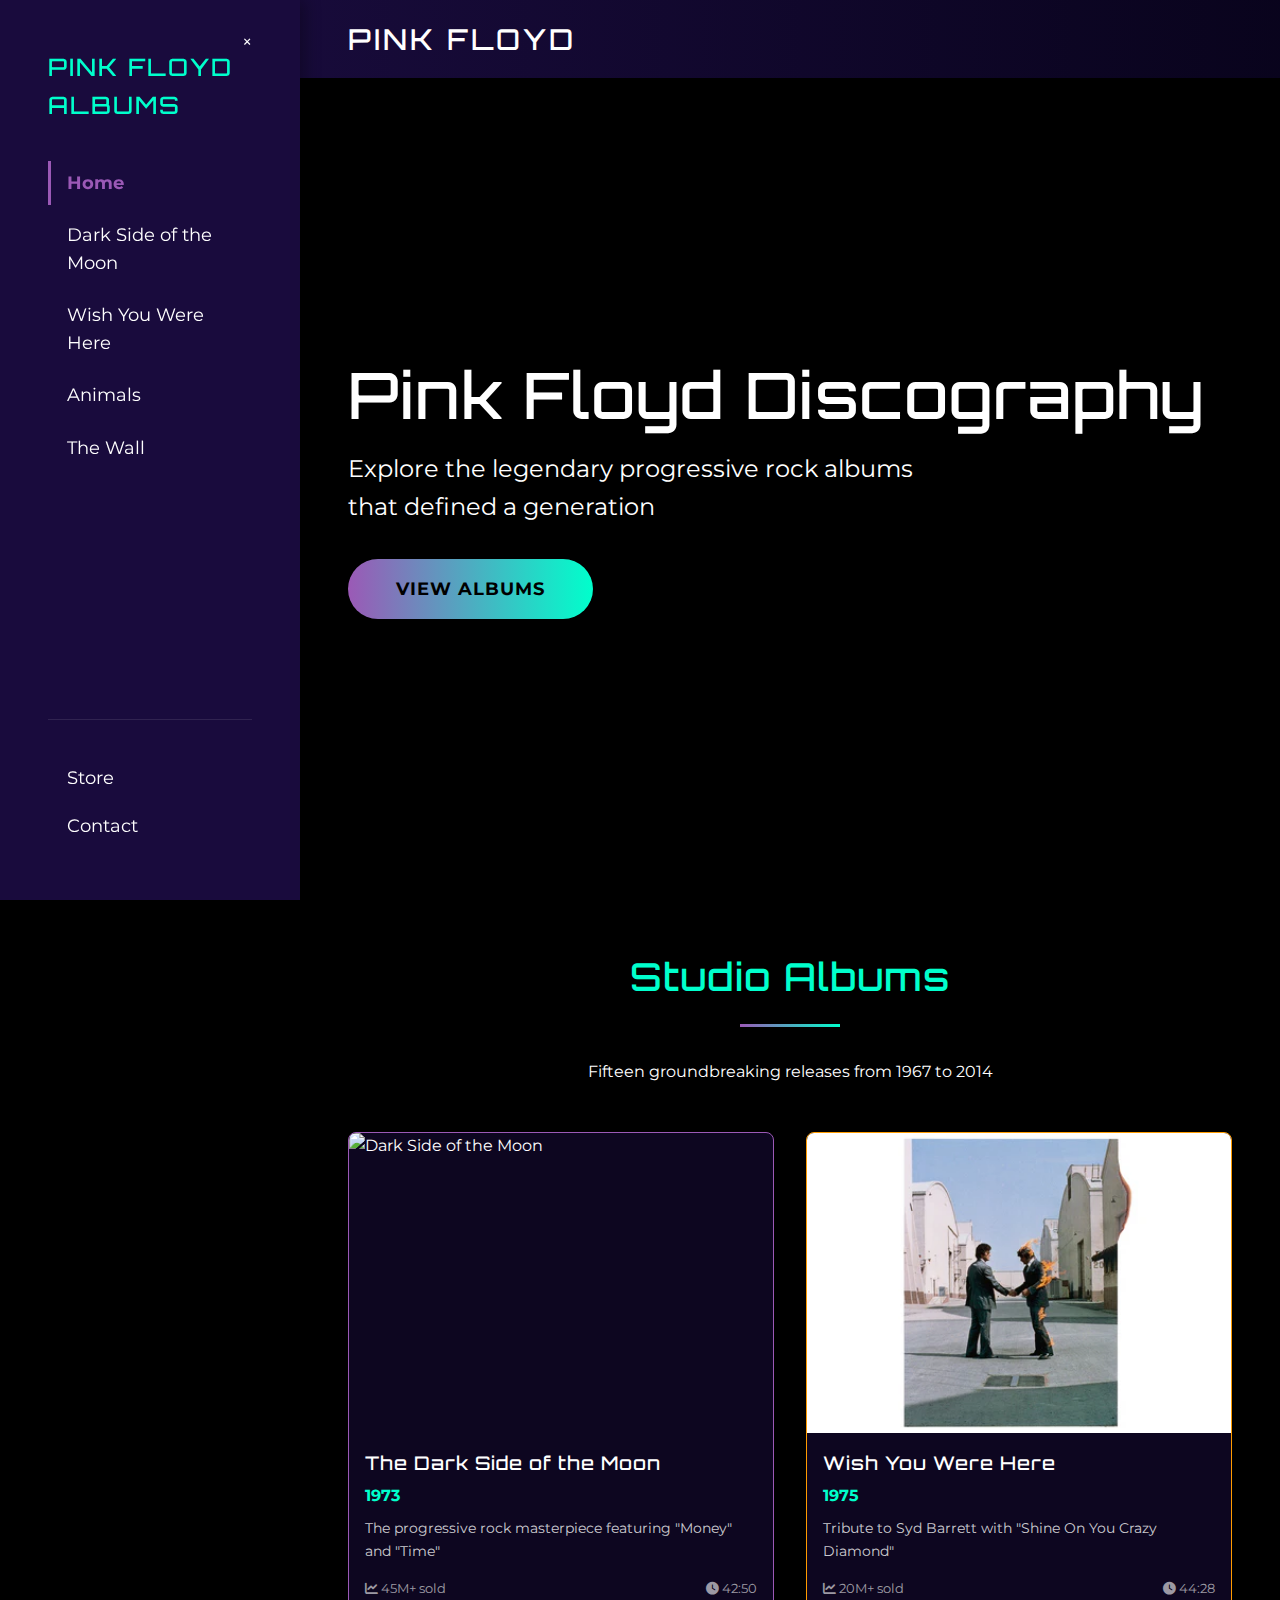
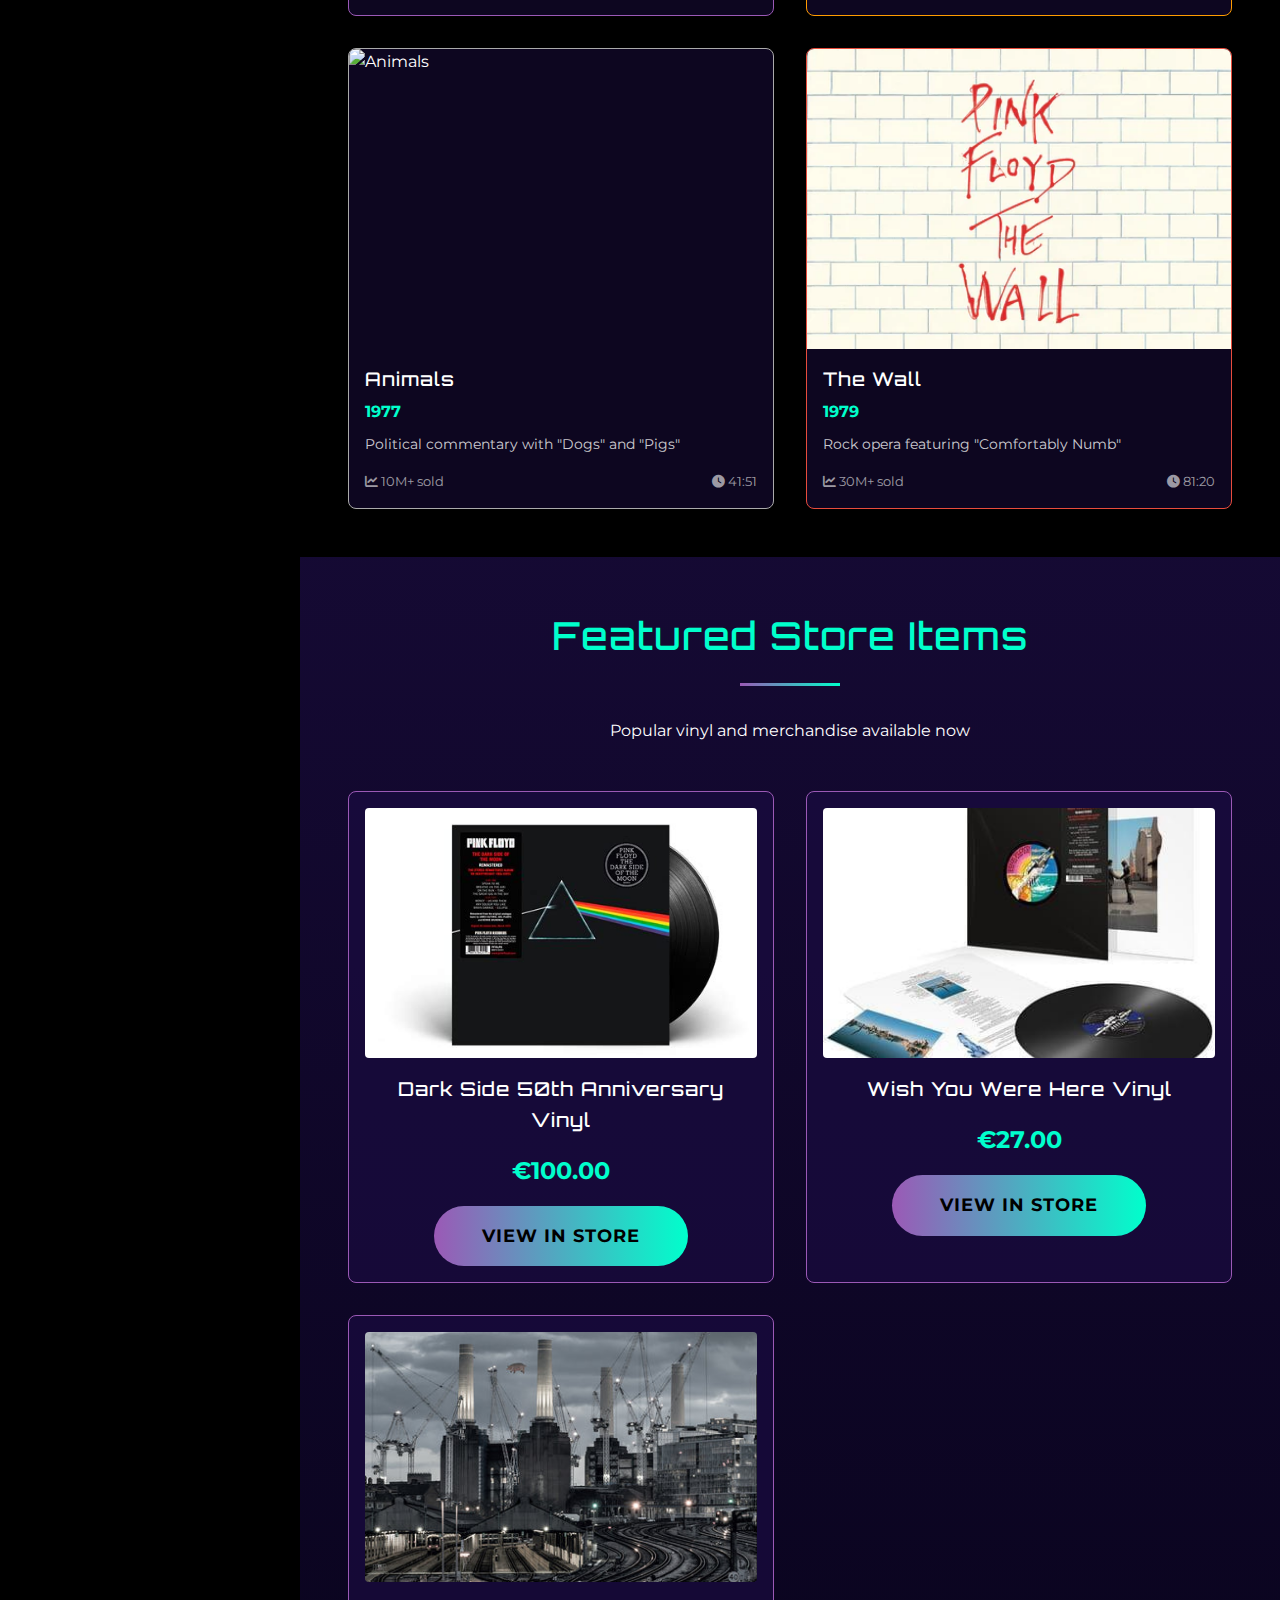
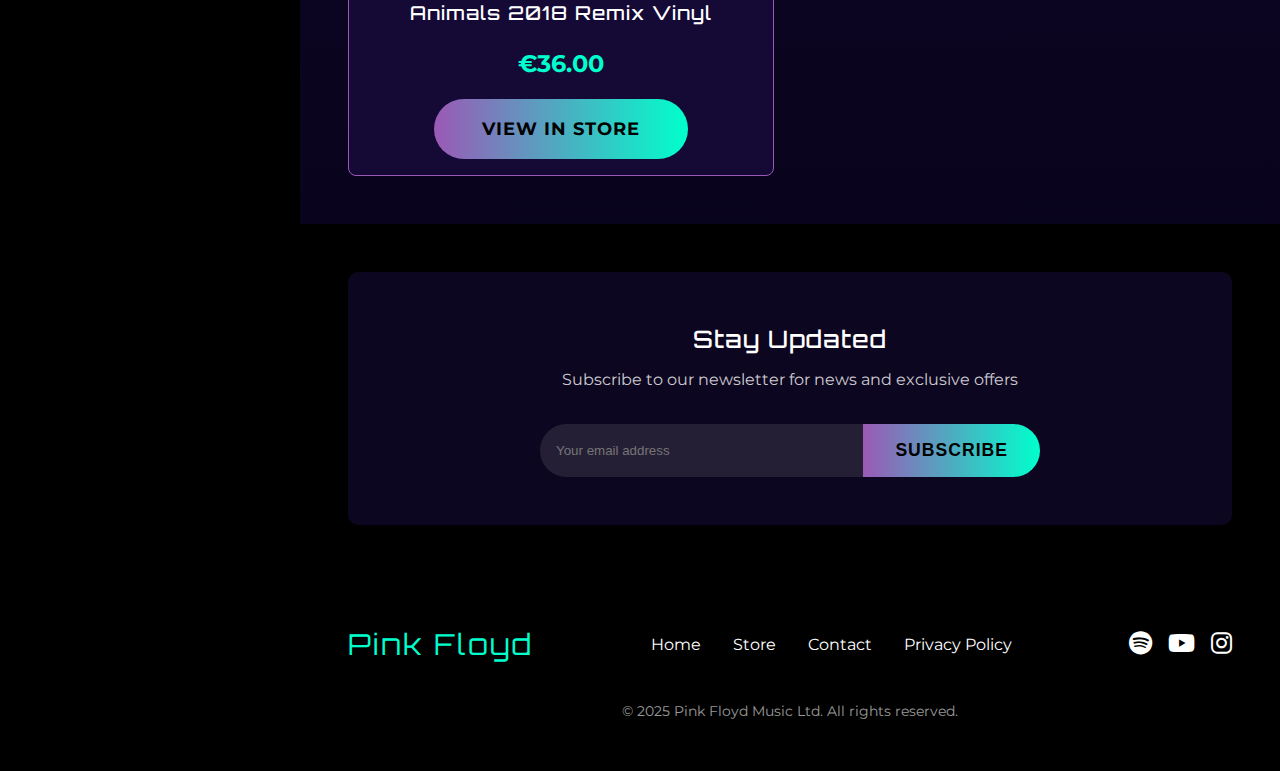
==== index.html @ bb8f8560 "first commit" ====
<!DOCTYPE html>
<html lang="en" class="home">
<head>
    <meta charset="UTF-8">
    <meta name="viewport" content="width=device-width, initial-scale=1.0">
    <title>Pink Floyd - Official Discography</title>
    <link rel="stylesheet" href="styles.css">
    <link rel="preconnect" href="https://fonts.googleapis.com">
    <link rel="preconnect" href="https://fonts.gstatic.com" crossorigin>
    <link href="https://fonts.googleapis.com/css2?family=Montserrat:wght@400;700&family=Orbitron:wght@500&display=swap" rel="stylesheet">
    <link rel="stylesheet" href="https://cdnjs.cloudflare.com/ajax/libs/font-awesome/6.0.0/css/all.min.css">
</head>
<body>
    <!-- Side Navigation -->
    <div id="mySidenav" class="sidenav">
        <a href="javascript:void(0)" class="closebtn" onclick="closeNav()">&times;</a>
        <h3>Pink Floyd Albums</h3>
        <a href="index.html" class="active">Home</a>
        <a href="dsoth.html">Dark Side of the Moon</a>
        <a href="wywh.html">Wish You Were Here</a>
        <a href="animals.html">Animals</a>
        <a href="wall.html">The Wall</a>
        <div class="nav-footer">
            <a href="store.html">Store</a>
            <a href="contact.html">Contact</a>
        </div>
    </div>

    <!-- Main Content -->
    <div class="main-content">
        <!-- Header -->
        <header>
            <span class="menu-icon" onclick="openNav()">&#9776; Menu</span>
            <h1 class="logo">Pink Floyd</h1>
        </header>

        <!-- Hero Section -->
        <section class="hero">
            <div class="hero-content">
                <h1>Pink Floyd Discography</h1>
                <p>Explore the legendary progressive rock albums that defined a generation</p>
                <a href="#albums" class="cta-button">View Albums</a>
            </div>
        </section>

        <!-- Featured Albums Section -->
        <section id="albums" class="content-section">
            <div class="section-header">
                <h2>Studio Albums</h2>
                <div class="divider"></div>
                <p>Fifteen groundbreaking releases from 1967 to 2014</p>
            </div>

            <div class="album-grid">
                <!-- Dark Side of the Moon -->
                <a href="dsoth.html" class="album-card dsotm">
                    <div class="album-image">
                        <img src="https://upload.wikimedia.org/wikipedia/en/3/3b/Dark_Side_of_the_Moon.png" alt="Dark Side of the Moon">
                    </div>
                    <div class="album-info">
                        <h3>The Dark Side of the Moon</h3>
                        <p class="album-year">1973</p>
                        <p class="album-desc">The progressive rock masterpiece featuring "Money" and "Time"</p>
                        <div class="album-stats">
                            <span><i class="fas fa-chart-line"></i> 45M+ sold</span>
                            <span><i class="fas fa-clock"></i> 42:50</span>
                        </div>
                    </div>
                </a>

                <!-- Wish You Were Here -->
                <a href="wywh.html" class="album-card wywh">
                    <div class="album-image">
                        <img src="cd-wywm.webp" alt="Wish You Were Here">
                    </div>
                    <div class="album-info">
                        <h3>Wish You Were Here</h3>
                        <p class="album-year">1975</p>
                        <p class="album-desc">Tribute to Syd Barrett with "Shine On You Crazy Diamond"</p>
                        <div class="album-stats">
                            <span><i class="fas fa-chart-line"></i> 20M+ sold</span>
                            <span><i class="fas fa-clock"></i> 44:28</span>
                        </div>
                    </div>
                </a>

                <!-- Animals -->
                <a href="animals.html" class="album-card animals">
                    <div class="album-image">
                        <img src="https://upload.wikimedia.org/wikipedia/en/7/74/Pink_Floyd-Animals-Frontal.jpg" alt="Animals">
                    </div>
                    <div class="album-info">
                        <h3>Animals</h3>
                        <p class="album-year">1977</p>
                        <p class="album-desc">Political commentary with "Dogs" and "Pigs"</p>
                        <div class="album-stats">
                            <span><i class="fas fa-chart-line"></i> 10M+ sold</span>
                            <span><i class="fas fa-clock"></i> 41:51</span>
                        </div>
                    </div>
                </a>

                <!-- The Wall -->
                <a href="wall.html" class="album-card wall">
                    <div class="album-image">
                        <img src="the wall.jpg" alt="The Wall">
                    </div>
                    <div class="album-info">
                        <h3>The Wall</h3>
                        <p class="album-year">1979</p>
                        <p class="album-desc">Rock opera featuring "Comfortably Numb"</p>
                        <div class="album-stats">
                            <span><i class="fas fa-chart-line"></i> 30M+ sold</span>
                            <span><i class="fas fa-clock"></i> 81:20</span>
                        </div>
                    </div>
                </a>
            </div>
        </section>

        <!-- Featured Products Section -->
        <section class="content-section dark-bg">
            <div class="section-header">
                <h2>Featured Store Items</h2>
                <div class="divider"></div>
                <p>Popular vinyl and merchandise available now</p>
            </div>

            <div class="featured-products">
                <div class="product-card">
                    <img src="vinyl_dsotm.png"DSOTM Vinyl">
                    <h3>Dark Side 50th Anniversary Vinyl</h3>
                    <p class="price">€100.00</p>
                    <a href="store.html#dsotm" class="cta-button">View in Store</a>
                </div>

                <div class="product-card">
                    <img src="vinly-wywm.jpg" alt="WYWH Vinyl">
                    <h3>Wish You Were Here Vinyl</h3>
                    <p class="price">€27.00</p>
                    <a href="store.html#wywh" class="cta-button">View in Store</a>
                </div>

                <div class="product-card">
                    <img src="vinyl-animals.jpg" alt="Animals Vinyl">
                    <h3>Animals 2018 Remix Vinyl</h3>
                    <p class="price">€36.00</p>
                    <a href="store.html#animals" class="cta-button">View in Store</a>
                </div>
            </div>
        </section>

        <!-- Newsletter Section -->
        <section class="content-section">
            <div class="newsletter">
                <div class="newsletter-content">
                    <h2>Stay Updated</h2>
                    <p>Subscribe to our newsletter for news and exclusive offers</p>
                    <form class="newsletter-form">
                        <input type="email" placeholder="Your email address" required>
                        <button type="submit" class="cta-button">Subscribe</button>
                    </form>
                </div>
            </div>
        </section>

        <!-- Footer -->
        <footer>
            <div class="footer-content">
                <div class="footer-logo">Pink Floyd</div>
                <div class="footer-links">
                    <a href="index.html">Home</a>
                    <a href="store.html">Store</a>
                    <a href="contact.html">Contact</a>
                    <a href="#">Privacy Policy</a>
                </div>
                <div class="social-links">
                    <a href="https://open.spotify.com/artist/0k17h0D3J5VfsdmQ1iZtE9?si=a1ly5iPaRH2eMmwCaasw3A" target="_blank"><i class="fab fa-spotify"></i></a>
                    <a href="https://www.youtube.com/channel/UCY2qt3dw2TQJxvBrDiYGHdQ" target="_blank"><i class="fab fa-youtube"></i></a>
                    <a href="https://www.instagram.com/pinkfloyd/" target="_blank"><i class="fab fa-instagram"></i></a>
                </div>
            </div>
            <div class="copyright">
                &copy; 2025 Pink Floyd Music Ltd. All rights reserved.
            </div>
        </footer>
    </div>

    <script src="js/script.js"></script>
    <script>
        // Newsletter form handling
        document.querySelector('.newsletter-form').addEventListener('submit', function(e) {
            e.preventDefault();
            alert('Thank you for subscribing! This is a demo form.');
            this.reset();
        });
    </script>
</body>
</html>
---- styles.css ----
/* ===== BASE STYLES & VARIABLES ===== */
:root {
    /* Color Schemes */
    --black: #000000;
    --dark-gray: #111111;
    --white: #ffffff;
    
    /* Album Accent Colors */
    --dsotm-purple: #9b59b6;
    --dsotm-cyan: #00ffcc;
    --wywh-orange: #ff9c00;
    --animals-gray: #aaaaaa;
    --wall-red: #e74c3c;
    --division-teal: #39cccc;
    
    /* Typography */
    --font-main: 'Montserrat', sans-serif;
    --font-heading: 'Orbitron', sans-serif;
    
    /* Spacing */
    --space-xs: 0.25rem;
    --space-sm: 0.5rem;
    --space-md: 1rem;
    --space-lg: 2rem;
    --space-xl: 3rem;
    --space-xxl: 4rem;
  }
  
  /* ===== GLOBAL RESETS & BASE STYLES ===== */
  * {
    box-sizing: border-box;
    margin: 0;
    padding: 0;
  }
  
  html {
    scroll-behavior: smooth;
  }
  
  body {
    font-family: var(--font-main);
    background-color: var(--black);
    color: var(--white);
    line-height: 1.6;
    overflow-x: hidden;
    min-height: 100vh;
  }
  
  h1, h2, h3, h4 {
    font-family: var(--font-heading);
    letter-spacing: 1px;
    font-weight: 500;
  }
  
  a {
    text-decoration: none;
    color: inherit;
  }
  
  img {
    max-width: 100%;
    height: auto;
    display: block;
  }
  
  /* ===== LAYOUT STRUCTURE ===== */
  .main-content {
    margin-left: 300px;
    transition: margin-left 0.3s ease;
    min-height: 100vh;
    display: flex;
    flex-direction: column;
  }
  
  /* ===== SIDENAV STYLES ===== */
  .sidenav {
    height: 100vh;
    width: 300px;
    position: fixed;
    z-index: 1000;
    top: 0;
    left: 0;
    background: rgba(26, 12, 64, 0.95);
    backdrop-filter: blur(5px);
    overflow-x: hidden;
    padding: var(--space-xl);
    box-shadow: 5px 0 15px rgba(0,0,0,0.3);
    transition: 0.3s ease;
    display: flex;
    flex-direction: column;
  }
  
  .sidenav h3 {
    color: var(--dsotm-cyan);
    margin-bottom: var(--space-lg);
    font-size: 1.5rem;
    text-transform: uppercase;
    letter-spacing: 2px;
  }
  
  .sidenav a {
    padding: var(--space-sm) var(--space-md);
    margin: var(--space-xs) 0;
    display: block;
    font-size: 1.1rem;
    transition: all 0.3s ease;
    border-left: 3px solid transparent;
  }
  
  .sidenav a:hover {
    color: var(--dsotm-cyan);
    border-left: 3px solid var(--dsotm-cyan);
    transform: translateX(5px);
  }
  
  .sidenav a.active {
    color: var(--dsotm-purple);
    font-weight: bold;
    border-left: 3px solid var(--dsotm-purple);
  }
  
  .closebtn {
    position: absolute;
    top: var(--space-md);
    right: var(--space-lg);
    font-size: 2rem;
    cursor: pointer;
    transition: 0.3s;
  }
  
  .closebtn:hover {
    color: var(--dsotm-cyan);
  }
  
  .nav-footer {
    margin-top: auto;
    padding-top: var(--space-lg);
    border-top: 1px solid rgba(255,255,255,0.1);
  }
  
  /* ===== HEADER STYLES ===== */
  header {
    padding: var(--space-md) var(--space-xl);
    display: flex;
    justify-content: space-between;
    align-items: center;
    background: linear-gradient(90deg, rgba(26,12,64,0.9), rgba(10,4,32,0.9));
    position: relative;
    z-index: 100;
  }
  
  .logo {
    font-family: var(--font-heading);
    color: var(--white);
    font-size: 1.8rem;
    letter-spacing: 3px;
    text-transform: uppercase;
  }
  
  .menu-icon {
    font-size: 2rem;
    cursor: pointer;
    display: none;
    transition: 0.3s;
  }
  
  .menu-icon:hover {
    color: var(--dsotm-cyan);
  }
  
  /* ===== HERO SECTION ===== */
  .hero {
    height: 100vh;
    min-height: 600px;
    display: flex;
    align-items: center;
    position: relative;
    overflow: hidden;
    margin-top: -80px;
    padding-top: 80px;
  }
  
  .hero::before {
    content: '';
    position: absolute;
    top: 0;
    left: 0;
    right: 0;
    bottom: 0;
    background: rgba(0,0,0,0.5);
    z-index: 1;
  }
  
  .hero-content {
    position: relative;
    z-index: 2;
    padding: 0 var(--space-xl);
    max-width: 1200px;
    margin: 0 auto;
    width: 100%;
  }
  
  .hero h1 {
    font-size: clamp(2.5rem, 5vw, 4.5rem);
    color: var(--white);
    margin-bottom: var(--space-md);
    text-shadow: 0 0 15px rgba(0,0,0,0.7);
    line-height: 1.2;
  }
  
  .hero p {
    font-size: clamp(1rem, 2vw, 1.5rem);
    margin-bottom: var(--space-lg);
    max-width: 600px;
  }
  
  /* Album-specific hero backgrounds */
  .dsotm .hero {
    background: url('bg-dsotm.jpeg') center/cover;
  }
  
  .wywh .hero {
    background: url('cd-wywm.webp') center/cover;
  }
  
  .animals .hero {
    background: url('vinyl-animals.jpg') center/cover;
  }
  
  .wall .hero {
    background: url('the\ wall.jpg') center/cover;
  }
  
  .store .hero {
    background: url('pink.jpeg') center/cover;
  }
  
  .contact .hero {
    background: url('https://upload.wikimedia.org/wikipedia/en/3/3b/Dark_Side_of_the_Moon.png') center/cover;
  }

  
  /* ===== CONTENT SECTIONS ===== */
  .content-section {
    padding: var(--space-xl);
    max-width: 1200px;
    margin: 0 auto;
    width: 100%;
  }
  
  .section-header {
    text-align: center;
    margin-bottom: var(--space-xl);
  }
  
  .section-header h2 {
    font-size: clamp(1.8rem, 3vw, 2.5rem);
    color: var(--dsotm-cyan);
    margin-bottom: var(--space-md);
  }
  
  .divider {
    width: 100px;
    height: 3px;
    background: linear-gradient(90deg, var(--dsotm-purple), var(--dsotm-cyan));
    margin: 0 auto var(--space-lg);
  }
  
  .dark-bg {
    background: linear-gradient(to bottom, rgba(26,12,64,0.8), rgba(10,4,32,0.9));
  }
  
  /* ===== TRACKLIST STYLES ===== */
  .tracklist {
    list-style: none;
    max-width: 800px;
    margin: 0 auto;
  }
  
  .tracklist li {
    padding: var(--space-md);
    margin-bottom: var(--space-sm);
    background: rgba(26, 12, 64, 0.5);
    border-left: 4px solid var(--dsotm-purple);
    display: flex;
    justify-content: space-between;
    align-items: center;
    transition: all 0.3s ease;
  }
  
  .tracklist li:hover {
    background: rgba(155, 89, 182, 0.2);
    border-left: 4px solid var(--dsotm-cyan);
    transform: translateX(10px);
  }
  
  .track-number {
    font-weight: bold;
    color: var(--dsotm-cyan);
    width: 30px;
    text-align: center;
  }
  
  .track-title {
    flex: 1;
    padding: 0 var(--space-md);
  }
  
  .track-duration {
    color: rgba(255,255,255,0.7);
    font-family: monospace;
  }

  /* ===== DISC SEPARATOR STYLES ===== */
.disc-separator {
  display: flex;
  align-items: center;
  margin: var(--space-lg) 0;
  color: rgba(255, 255, 255, 0.7);
  font-family: var(--font-heading);
  font-size: 0.875rem;
  font-weight: 600;
  text-transform: uppercase;
  letter-spacing: 2px;
}

.disc-separator::before,
.disc-separator::after {
  content: "";
  flex: 1;
  border-bottom: 1px solid var(--dsotm-purple);
  margin: 0 var(--space-md);
  opacity: 0.5;
}

/* ===== DISC HEADERS ===== */
.disc-one::before,
.disc-two::before {
  content: "Disc 1";
  display: block;
  padding: var(--space-md) 0;
  color: var(--dsotm-cyan);
  font-family: var(--font-heading);
  font-size: 1.5rem;
  font-weight: 700;
  border-bottom: 1px solid rgba(155, 89, 182, 0.3);
  margin-bottom: var(--space-md);
  letter-spacing: 1px;
}

.disc-two::before {
  content: "Disc 2";
  margin-top: var(--space-xl);
}

/* ===== TRACKLIST STYLES (Wall-specific) ===== */
.wall .tracklist {
  max-width: 800px;
  margin: 0 auto;
}

.wall .tracklist li {
  background: rgba(231, 76, 60, 0.05); /* Using --wall-red with low opacity */
  border-left: 4px solid var(--wall-red);
  transition: all 0.3s ease;
}

.wall .tracklist li:hover {
  background: rgba(231, 76, 60, 0.15);
  border-left: 4px solid rgba(231, 76, 60, 0.8);
  transform: translateX(var(--space-sm));
}

.wall .track-number {
  color: var(--wall-red);
}

.wall .track-duration {
  color: rgba(255, 255, 255, 0.6);
}

/* ===== RESPONSIVE ADJUSTMENTS ===== */
@media (max-width: 768px) {
  .disc-one::before,
  .disc-two::before {
    font-size: 1.3rem;
  }
  
  .disc-separator {
    margin: var(--space-md) 0;
  }
}
  
  /* ===== MEDIA SECTION ===== */
  .media-section {
    display: flex;
    flex-wrap: wrap;
    gap: var(--space-lg);
    padding: var(--space-xl);
    max-width: 1200px;
    margin: 0 auto;
  }
  
  .media-embed {
    flex: 1 1 500px;
    background: rgba(26, 12, 64, 0.5);
    border-radius: 10px;
    overflow: hidden;
    box-shadow: 0 5px 15px rgba(0,0,0,0.3);
    border: 1px solid var(--dsotm-purple);
  }
  
  .youtube-embed {
    aspect-ratio: 16/9;
    width: 100%;
  }
  
  /* ===== GALLERY STYLES ===== */
  .gallery-section {
    padding: var(--space-xl);
  }
  
  .gallery-container {
    display: grid;
    grid-template-columns: repeat(auto-fill, minmax(300px, 1fr));
    gap: var(--space-md);
    justify-content: center;
  }
  
  .gallery-item {
    position: relative;
    overflow: hidden;
    border-radius: 8px;
    box-shadow: 0 5px 15px rgba(0,0,0,0.3);
    transition: transform 0.3s ease;
    aspect-ratio: 1/1;
  }
  
  .gallery-item:hover {
    transform: translateY(-10px);
  }
  
  .gallery-item img {
    width: 100%;
    height: 100%;
    object-fit: cover;
    display: block;
    transition: transform 0.5s ease;
  }
  
  .gallery-item:hover img {
    transform: scale(1.1);
  }
  
  .gallery-caption {
    position: absolute;
    bottom: 0;
    left: 0;
    right: 0;
    background: linear-gradient(to top, rgba(0,0,0,0.8), transparent);
    padding: var(--space-md);
    color: white;
    font-weight: bold;
  }
  
  /* ===== STORE PAGE STYLES ===== */
  .store-grid {
    display: grid;
    grid-template-columns: repeat(auto-fill, minmax(280px, 1fr));
    gap: var(--space-lg);
    padding: var(--space-xl);
  }
  
  .store-item {
    background: rgba(26, 12, 64, 0.5);
    border-radius: 8px;
    overflow: hidden;
    border: 1px solid var(--dsotm-purple);
    transition: all 0.3s ease;
  }
  
  .store-item:hover {
    transform: translateY(-5px);
    box-shadow: 0 10px 20px rgba(155, 89, 182, 0.3);
    border-color: var(--dsotm-cyan);
  }
  
  .store-item img {
    width: 100%;
    height: 280px;
    object-fit: cover;
    border-bottom: 1px solid var(--dsotm-purple);
  }
  
  .store-item-content {
    padding: var(--space-md);
  }
  
  .store-item h3 {
    font-size: 1.2rem;
    margin-bottom: var(--space-sm);
    color: var(--white);
  }
  
  .price {
    color: var(--dsotm-cyan);
    font-size: 1.5rem;
    font-weight: bold;
    margin: var(--space-sm) 0;
  }
  
  .store-button {
    display: inline-block;
    background: linear-gradient(90deg, var(--dsotm-purple), var(--dsotm-cyan));
    color: var(--black);
    padding: var(--space-sm) var(--space-md);
    border-radius: 50px;
    font-weight: bold;
    text-transform: uppercase;
    letter-spacing: 1px;
    transition: all 0.3s ease;
    text-align: center;
    width: 100%;
  }
  
  .store-button:hover {
    background: linear-gradient(90deg, var(--dsotm-cyan), var(--dsotm-purple));
    transform: translateY(-2px);
    box-shadow: 0 5px 15px rgba(0, 255, 204, 0.3);
  }
  
  /* ===== CONTACT PAGE STYLES ===== */
  .contact-form {
    background: rgba(26, 12, 64, 0.7);
    border-radius: 10px;
    padding: var(--space-xl);
    max-width: 600px;
    margin: 0 auto;
    border: 1px solid var(--dsotm-purple);
    box-shadow: 0 5px 15px rgba(0,0,0,0.3);
  }
  
  .form-group {
    margin-bottom: var(--space-md);
  }
  
  .form-group label {
    display: block;
    margin-bottom: var(--space-xs);
    color: var(--dsotm-cyan);
  }
  
  .form-group input,
  .form-group textarea,
  .form-group select {
    width: 100%;
    padding: var(--space-md);
    background: rgba(255,255,255,0.1);
    border: 1px solid var(--dsotm-purple);
    border-radius: 4px;
    color: var(--white);
    font-family: var(--font-main);
    transition: all 0.3s ease;
  }
  
  .form-group input:focus,
  .form-group textarea:focus,
  .form-group select:focus {
    outline: none;
    border-color: var(--dsotm-cyan);
    box-shadow: 0 0 10px rgba(0, 255, 204, 0.3);
  }
  
  .form-group textarea {
    min-height: 150px;
    resize: vertical;
  }
  
  /* ===== BUTTON STYLES ===== */
  .cta-button {
    background: linear-gradient(90deg, var(--dsotm-purple), var(--dsotm-cyan));
    color: var(--black);
    border: none;
    padding: var(--space-md) var(--space-xl);
    font-size: 1.1rem;
    font-weight: bold;
    border-radius: 50px;
    cursor: pointer;
    transition: all 0.3s ease;
    display: inline-block;
    text-transform: uppercase;
    letter-spacing: 1px;
  }
  
  .cta-button:hover {
    background: linear-gradient(90deg, var(--dsotm-cyan), var(--dsotm-purple));
    transform: translateY(-3px);
    box-shadow: 0 8px 20px rgba(155, 89, 182, 0.6);
  }
  
  /* ===== FOOTER STYLES ===== */
  footer {
    background: linear-gradient(to right, var(--dsotm-base), var(--dsotm-dark));
    padding: var(--space-xl);
    text-align: center;
    margin-top: auto;
  }
  
  .footer-content {
    max-width: 1200px;
    margin: 0 auto;
    display: flex;
    flex-wrap: wrap;
    justify-content: space-between;
    align-items: center;
    gap: var(--space-lg);
  }
  
  .footer-logo {
    font-family: var(--font-heading);
    font-size: 1.8rem;
    color: var(--dsotm-cyan);
    letter-spacing: 2px;
  }
  
  .footer-links {
    display: flex;
    gap: var(--space-lg);
    flex-wrap: wrap;
    justify-content: center;
  }
  
  .footer-links a {
    transition: color 0.3s ease;
  }
  
  .footer-links a:hover {
    color: var(--dsotm-cyan);
  }
  
  .social-links {
    display: flex;
    gap: var(--space-md);
  }
  
  .social-links a {
    font-size: 1.5rem;
    transition: color 0.3s ease;
  }
  
  .social-links a:hover {
    color: var(--dsotm-cyan);
  }
  
  .copyright {
    margin-top: var(--space-lg);
    font-size: 0.9rem;
    color: rgba(255,255,255,0.6);
    width: 100%;
  }
  
  /* ===== RESPONSIVE DESIGN ===== */
  @media (max-width: 1024px) {
    .main-content {
      margin-left: 0;
    }
    
    .sidenav {
      width: 0;
    }
    
    .menu-icon {
      display: block;
    }
  }
  
  @media (max-width: 768px) {
    .hero {
      min-height: 500px;
    }
    
    .hero h1 {
      font-size: 2.5rem;
    }
    
    .tracklist li {
      flex-direction: column;
      align-items: flex-start;
    }
    
    .track-title {
      padding: var(--space-sm) 0;
    }
    
    .footer-content {
      flex-direction: column;
    }
    
    .media-section {
      flex-direction: column;
    }
    
    .media-embed {
      width: 100%;
    }
  }

    /* ===== HOMEPAGE SPECIFIC STYLES ===== */
    .home .hero {
        background: linear-gradient(rgba(0,0,0,0.7), rgba(0,0,0,0.7)), 
                    url('https://upload.wikimedia.org/wikipedia/commons/3/3b/Pink_Floyd_-_all_members_1973.jpg') center/cover;
    }

    .album-grid {
        display: grid;
        grid-template-columns: repeat(auto-fill, minmax(300px, 1fr));
        gap: var(--space-lg);
        margin-top: var(--space-xl);
    }

    .album-card {
        background: rgba(26, 12, 64, 0.5);
        border-radius: 8px;
        overflow: hidden;
        transition: all 0.3s ease;
        border: 1px solid var(--dsotm-purple);
    }

    .album-card:hover {
        transform: translateY(-10px);
        box-shadow: 0 10px 20px rgba(155, 89, 182, 0.3);
        border-color: var(--dsotm-cyan);
    }

    .album-image {
        height: 300px;
        overflow: hidden;
    }

    .album-image img {
        width: 100%;
        height: 100%;
        object-fit: cover;
        transition: transform 0.5s ease;
    }

    .album-card:hover .album-image img {
        transform: scale(1.05);
    }

    .album-info {
        padding: var(--space-md);
    }

    .album-info h3 {
        color: var(--white);
        margin-bottom: var(--space-xs);
    }

    .album-year {
        color: var(--dsotm-cyan);
        font-weight: bold;
        margin-bottom: var(--space-sm);
    }

    .album-desc {
        color: rgba(255,255,255,0.8);
        margin-bottom: var(--space-md);
        font-size: 0.9rem;
    }

    .album-stats {
        display: flex;
        justify-content: space-between;
        color: rgba(255,255,255,0.6);
        font-size: 0.8rem;
    }

    /* Featured Products */
    .featured-products {
        display: grid;
        grid-template-columns: repeat(auto-fill, minmax(280px, 1fr));
        gap: var(--space-lg);
        margin-top: var(--space-xl);
    }

    .product-card {
        background: rgba(26, 12, 64, 0.7);
        border-radius: 8px;
        padding: var(--space-md);
        text-align: center;
        transition: all 0.3s ease;
        border: 1px solid var(--dsotm-purple);
    }

    .product-card:hover {
        transform: translateY(-5px);
        border-color: var(--dsotm-cyan);
    }

    .product-card img {
        width: 100%;
        height: 250px;
        object-fit: cover;
        border-radius: 4px;
        margin-bottom: var(--space-md);
    }

    .product-card h3 {
        font-size: 1.2rem;
        margin-bottom: var(--space-sm);
    }

    .product-card .price {
        color: var(--dsotm-cyan);
        font-weight: bold;
        margin: var(--space-md) 0;
    }

    /* Newsletter */
    .newsletter {
        background: rgba(26, 12, 64, 0.5);
        border-radius: 10px;
        padding: var(--space-xl);
        text-align: center;
    }

    .newsletter h2 {
        margin-bottom: var(--space-sm);
    }

    .newsletter p {
        margin-bottom: var(--space-lg);
        color: rgba(255,255,255,0.8);
    }

    .newsletter-form {
        display: flex;
        max-width: 500px;
        margin: 0 auto;
    }

    .newsletter-form input {
        flex: 1;
        padding: var(--space-md);
        border: none;
        border-radius: 50px 0 0 50px;
        background: rgba(255,255,255,0.1);
        color: white;
    }

    .newsletter-form button {
        border-radius: 0 50px 50px 0;
        padding: var(--space-md) var(--space-lg);
    }

    /* Album-specific card colors */
    .dsotm { --accent: var(--dsotm-purple); --secondary: var(--dsotm-cyan); }
    .wywh { --accent: var(--wywh-orange); --secondary: #ff7700; }
    .animals { --accent: var(--animals-gray); --secondary: #dddddd; }
    .wall { --accent: var(--wall-red); --secondary: #f39c12; }

    .album-card {
        border-color: var(--accent);
    }
    .album-card:hover {
        border-color: var(--secondary);
    }
  
  @media (max-width: 480px) {
    .content-section {
      padding: var(--space-md);
    }
    
    .section-header h2 {
      font-size: 1.5rem;
    }
    
    .gallery-container {
      grid-template-columns: 1fr;
    }
  }
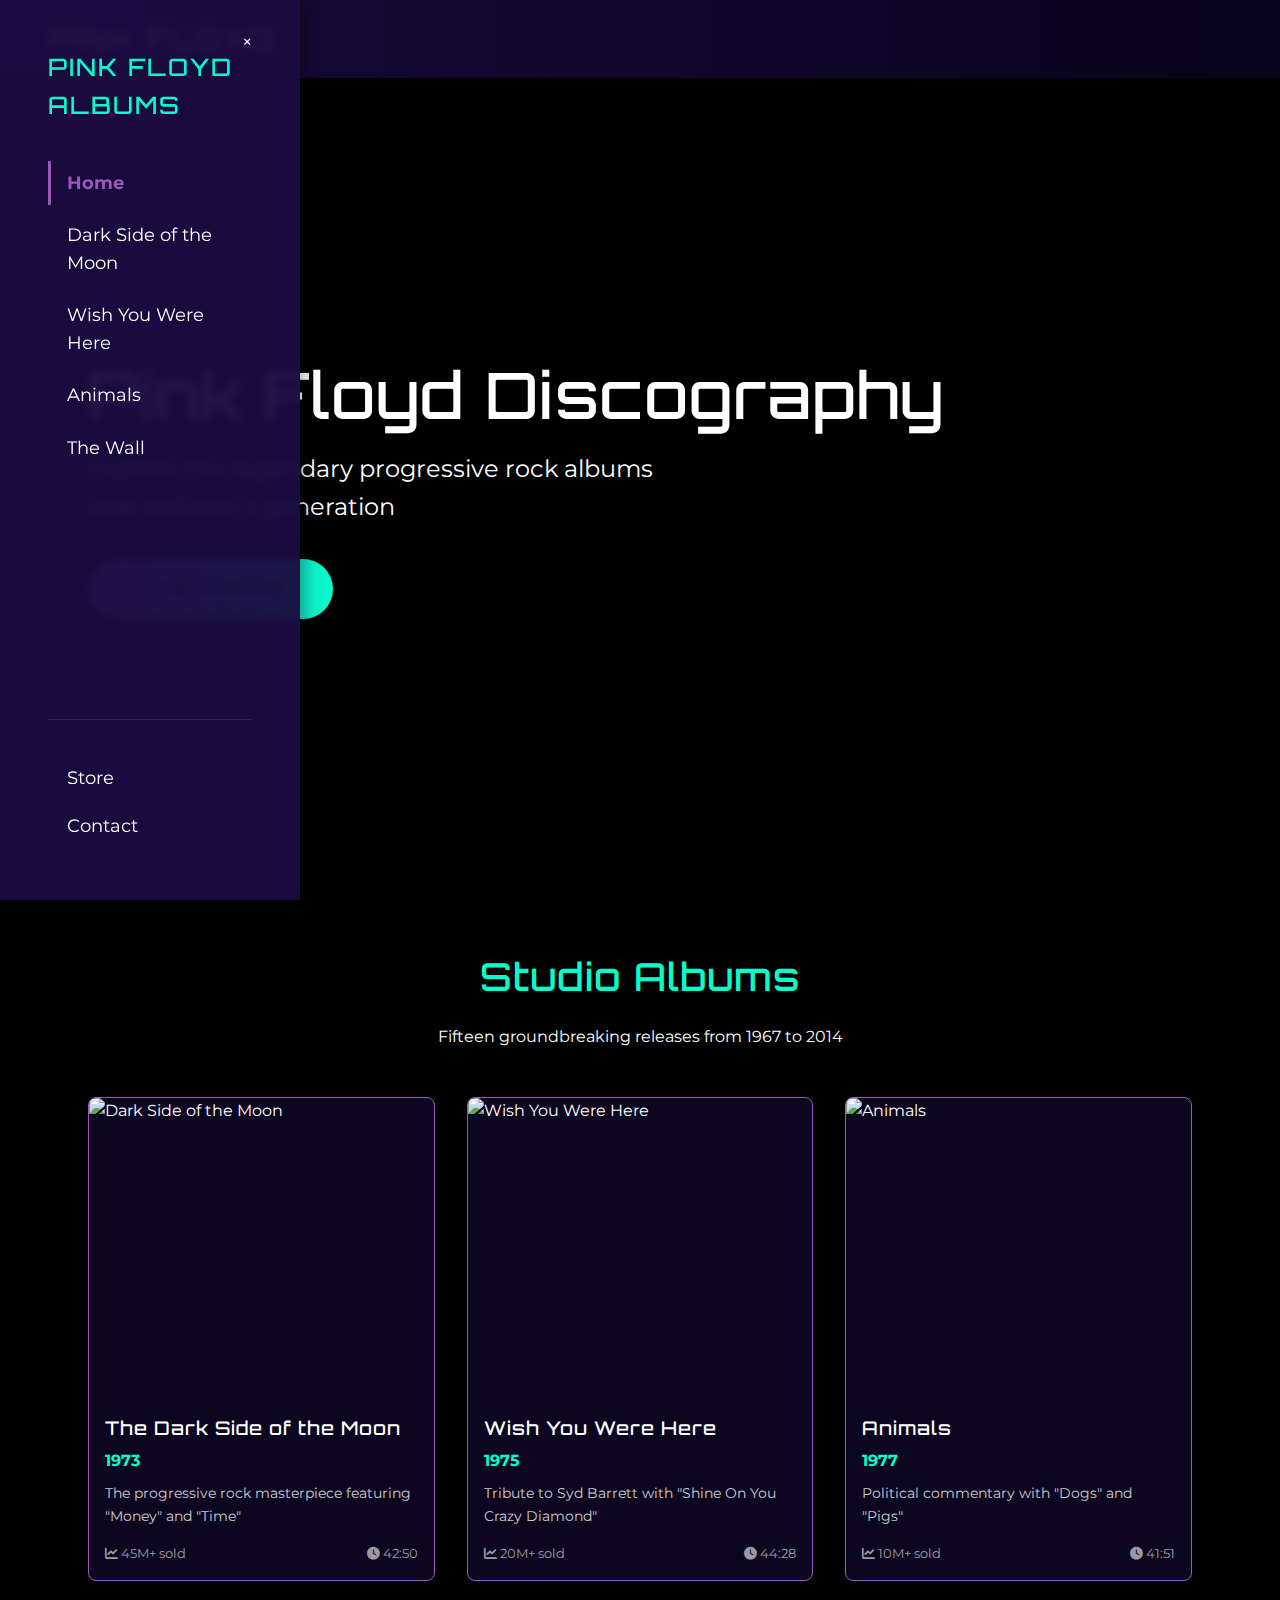
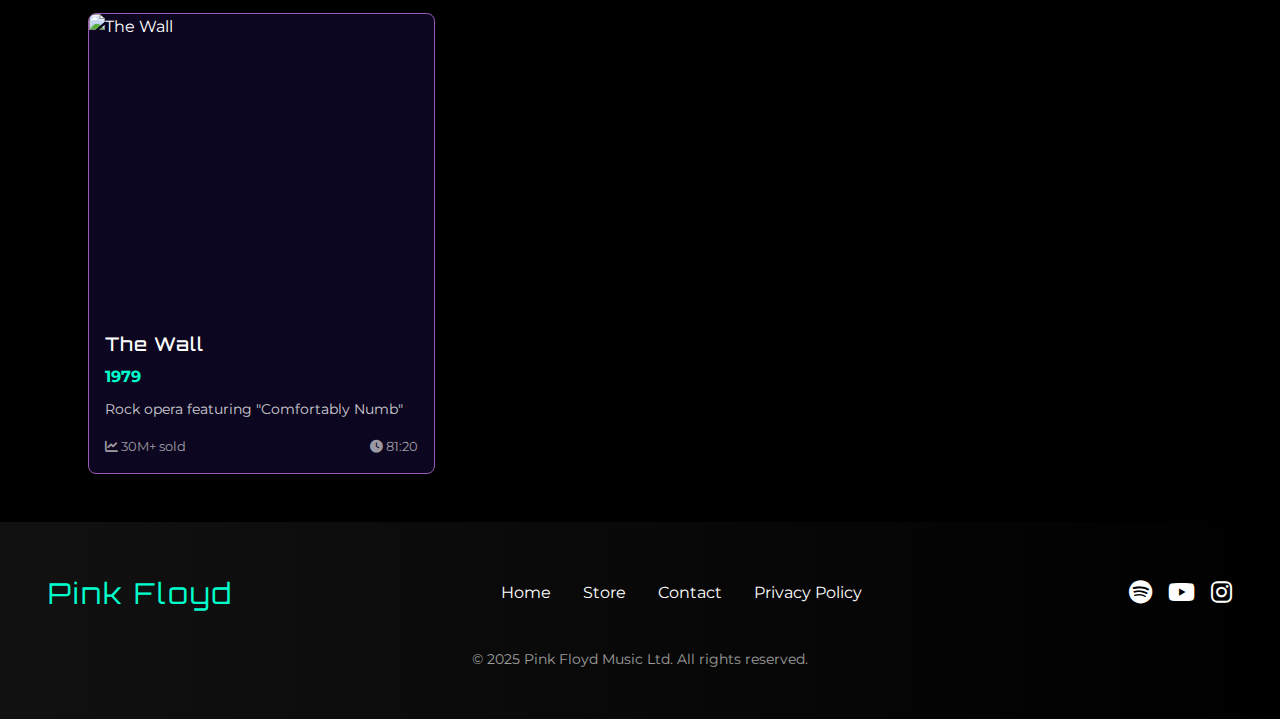
==== commit 8d4a7996: "sidebar navigation fix" ====
--- a/index.html
+++ b/index.html
@@ -4,11 +4,11 @@
     <meta charset="UTF-8">
     <meta name="viewport" content="width=device-width, initial-scale=1.0">
     <title>Pink Floyd - Official Discography</title>
-    <link rel="stylesheet" href="styles.css">
+    <link rel="stylesheet" href="https://cdnjs.cloudflare.com/ajax/libs/font-awesome/6.0.0/css/all.min.css">
     <link rel="preconnect" href="https://fonts.googleapis.com">
     <link rel="preconnect" href="https://fonts.gstatic.com" crossorigin>
     <link href="https://fonts.googleapis.com/css2?family=Montserrat:wght@400;700&family=Orbitron:wght@500&display=swap" rel="stylesheet">
-    <link rel="stylesheet" href="https://cdnjs.cloudflare.com/ajax/libs/font-awesome/6.0.0/css/all.min.css">
+    <link rel="stylesheet" href="styles.css">
 </head>
 <body>
     <!-- Side Navigation -->
@@ -27,10 +27,10 @@
     </div>
 
     <!-- Main Content -->
-    <div class="main-content">
+    <div id="main">
         <!-- Header -->
         <header>
-            <span class="menu-icon" onclick="openNav()">&#9776; Menu</span>
+            <span class="menu-icon" onclick="openNav()">&#9776;</span>
             <h1 class="logo">Pink Floyd</h1>
         </header>
 
@@ -47,13 +47,12 @@
         <section id="albums" class="content-section">
             <div class="section-header">
                 <h2>Studio Albums</h2>
-                <div class="divider"></div>
                 <p>Fifteen groundbreaking releases from 1967 to 2014</p>
             </div>
 
             <div class="album-grid">
                 <!-- Dark Side of the Moon -->
-                <a href="dsoth.html" class="album-card dsotm">
+                <a href="dsoth.html" class="album-card">
                     <div class="album-image">
                         <img src="https://upload.wikimedia.org/wikipedia/en/3/3b/Dark_Side_of_the_Moon.png" alt="Dark Side of the Moon">
                     </div>
@@ -69,9 +68,9 @@
                 </a>
 
                 <!-- Wish You Were Here -->
-                <a href="wywh.html" class="album-card wywh">
+                <a href="wywh.html" class="album-card">
                     <div class="album-image">
-                        <img src="cd-wywm.webp" alt="Wish You Were Here">
+                        <img src="https://upload.wikimedia.org/wikipedia/en/d/d1/Wish_You_Were_Here_%28Pink_Floyd%29_-_cover_art.jpg" alt="Wish You Were Here">
                     </div>
                     <div class="album-info">
                         <h3>Wish You Were Here</h3>
@@ -85,7 +84,7 @@
                 </a>
 
                 <!-- Animals -->
-                <a href="animals.html" class="album-card animals">
+                <a href="animals.html" class="album-card">
                     <div class="album-image">
                         <img src="https://upload.wikimedia.org/wikipedia/en/7/74/Pink_Floyd-Animals-Frontal.jpg" alt="Animals">
                     </div>
@@ -101,9 +100,9 @@
                 </a>
 
                 <!-- The Wall -->
-                <a href="wall.html" class="album-card wall">
+                <a href="wall.html" class="album-card">
                     <div class="album-image">
-                        <img src="the wall.jpg" alt="The Wall">
+                        <img src="https://upload.wikimedia.org/wikipedia/en/0/0b/Pink_Floyd_-_WallCoverOriginal.jpg" alt="The Wall">
                     </div>
                     <div class="album-info">
                         <h3>The Wall</h3>
@@ -118,52 +117,6 @@
             </div>
         </section>
 
-        <!-- Featured Products Section -->
-        <section class="content-section dark-bg">
-            <div class="section-header">
-                <h2>Featured Store Items</h2>
-                <div class="divider"></div>
-                <p>Popular vinyl and merchandise available now</p>
-            </div>
-
-            <div class="featured-products">
-                <div class="product-card">
-                    <img src="vinyl_dsotm.png"DSOTM Vinyl">
-                    <h3>Dark Side 50th Anniversary Vinyl</h3>
-                    <p class="price">€100.00</p>
-                    <a href="store.html#dsotm" class="cta-button">View in Store</a>
-                </div>
-
-                <div class="product-card">
-                    <img src="vinly-wywm.jpg" alt="WYWH Vinyl">
-                    <h3>Wish You Were Here Vinyl</h3>
-                    <p class="price">€27.00</p>
-                    <a href="store.html#wywh" class="cta-button">View in Store</a>
-                </div>
-
-                <div class="product-card">
-                    <img src="vinyl-animals.jpg" alt="Animals Vinyl">
-                    <h3>Animals 2018 Remix Vinyl</h3>
-                    <p class="price">€36.00</p>
-                    <a href="store.html#animals" class="cta-button">View in Store</a>
-                </div>
-            </div>
-        </section>
-
-        <!-- Newsletter Section -->
-        <section class="content-section">
-            <div class="newsletter">
-                <div class="newsletter-content">
-                    <h2>Stay Updated</h2>
-                    <p>Subscribe to our newsletter for news and exclusive offers</p>
-                    <form class="newsletter-form">
-                        <input type="email" placeholder="Your email address" required>
-                        <button type="submit" class="cta-button">Subscribe</button>
-                    </form>
-                </div>
-            </div>
-        </section>
-
         <!-- Footer -->
         <footer>
             <div class="footer-content">
@@ -175,7 +128,7 @@
                     <a href="#">Privacy Policy</a>
                 </div>
                 <div class="social-links">
-                    <a href="https://open.spotify.com/artist/0k17h0D3J5VfsdmQ1iZtE9?si=a1ly5iPaRH2eMmwCaasw3A" target="_blank"><i class="fab fa-spotify"></i></a>
+                    <a href="https://open.spotify.com/artist/0k17h0D3J5VfsdmQ1iZtE9" target="_blank"><i class="fab fa-spotify"></i></a>
                     <a href="https://www.youtube.com/channel/UCY2qt3dw2TQJxvBrDiYGHdQ" target="_blank"><i class="fab fa-youtube"></i></a>
                     <a href="https://www.instagram.com/pinkfloyd/" target="_blank"><i class="fab fa-instagram"></i></a>
                 </div>
@@ -186,14 +139,6 @@
         </footer>
     </div>
 
-    <script src="js/script.js"></script>
-    <script>
-        // Newsletter form handling
-        document.querySelector('.newsletter-form').addEventListener('submit', function(e) {
-            e.preventDefault();
-            alert('Thank you for subscribing! This is a demo form.');
-            this.reset();
-        });
-    </script>
+    <script src="script.js"></script>
 </body>
 </html>--- a/styles.css
+++ b/styles.css
@@ -1,317 +1,393 @@
 /* ===== BASE STYLES & VARIABLES ===== */
 :root {
-    /* Color Schemes */
-    --black: #000000;
-    --dark-gray: #111111;
-    --white: #ffffff;
-    
-    /* Album Accent Colors */
-    --dsotm-purple: #9b59b6;
-    --dsotm-cyan: #00ffcc;
-    --wywh-orange: #ff9c00;
-    --animals-gray: #aaaaaa;
-    --wall-red: #e74c3c;
-    --division-teal: #39cccc;
-    
-    /* Typography */
-    --font-main: 'Montserrat', sans-serif;
-    --font-heading: 'Orbitron', sans-serif;
-    
-    /* Spacing */
-    --space-xs: 0.25rem;
-    --space-sm: 0.5rem;
-    --space-md: 1rem;
-    --space-lg: 2rem;
-    --space-xl: 3rem;
-    --space-xxl: 4rem;
-  }
-  
-  /* ===== GLOBAL RESETS & BASE STYLES ===== */
-  * {
-    box-sizing: border-box;
-    margin: 0;
-    padding: 0;
-  }
-  
-  html {
-    scroll-behavior: smooth;
-  }
-  
-  body {
-    font-family: var(--font-main);
-    background-color: var(--black);
-    color: var(--white);
-    line-height: 1.6;
-    overflow-x: hidden;
-    min-height: 100vh;
-  }
-  
-  h1, h2, h3, h4 {
-    font-family: var(--font-heading);
-    letter-spacing: 1px;
-    font-weight: 500;
-  }
-  
-  a {
-    text-decoration: none;
-    color: inherit;
-  }
-  
-  img {
-    max-width: 100%;
-    height: auto;
-    display: block;
-  }
-  
-  /* ===== LAYOUT STRUCTURE ===== */
-  .main-content {
-    margin-left: 300px;
-    transition: margin-left 0.3s ease;
-    min-height: 100vh;
-    display: flex;
-    flex-direction: column;
-  }
-  
-  /* ===== SIDENAV STYLES ===== */
-  .sidenav {
-    height: 100vh;
-    width: 300px;
-    position: fixed;
-    z-index: 1000;
-    top: 0;
-    left: 0;
-    background: rgba(26, 12, 64, 0.95);
-    backdrop-filter: blur(5px);
-    overflow-x: hidden;
-    padding: var(--space-xl);
-    box-shadow: 5px 0 15px rgba(0,0,0,0.3);
-    transition: 0.3s ease;
-    display: flex;
-    flex-direction: column;
-  }
-  
-  .sidenav h3 {
-    color: var(--dsotm-cyan);
-    margin-bottom: var(--space-lg);
-    font-size: 1.5rem;
-    text-transform: uppercase;
-    letter-spacing: 2px;
-  }
-  
-  .sidenav a {
-    padding: var(--space-sm) var(--space-md);
-    margin: var(--space-xs) 0;
-    display: block;
-    font-size: 1.1rem;
-    transition: all 0.3s ease;
-    border-left: 3px solid transparent;
-  }
-  
-  .sidenav a:hover {
-    color: var(--dsotm-cyan);
-    border-left: 3px solid var(--dsotm-cyan);
-    transform: translateX(5px);
-  }
-  
-  .sidenav a.active {
-    color: var(--dsotm-purple);
-    font-weight: bold;
-    border-left: 3px solid var(--dsotm-purple);
-  }
-  
-  .closebtn {
-    position: absolute;
-    top: var(--space-md);
-    right: var(--space-lg);
-    font-size: 2rem;
-    cursor: pointer;
-    transition: 0.3s;
-  }
-  
-  .closebtn:hover {
-    color: var(--dsotm-cyan);
-  }
-  
-  .nav-footer {
-    margin-top: auto;
-    padding-top: var(--space-lg);
-    border-top: 1px solid rgba(255,255,255,0.1);
-  }
-  
-  /* ===== HEADER STYLES ===== */
-  header {
-    padding: var(--space-md) var(--space-xl);
-    display: flex;
-    justify-content: space-between;
-    align-items: center;
-    background: linear-gradient(90deg, rgba(26,12,64,0.9), rgba(10,4,32,0.9));
-    position: relative;
-    z-index: 100;
-  }
-  
-  .logo {
-    font-family: var(--font-heading);
-    color: var(--white);
-    font-size: 1.8rem;
-    letter-spacing: 3px;
-    text-transform: uppercase;
-  }
-  
-  .menu-icon {
-    font-size: 2rem;
-    cursor: pointer;
-    display: none;
-    transition: 0.3s;
-  }
-  
-  .menu-icon:hover {
-    color: var(--dsotm-cyan);
-  }
-  
-  /* ===== HERO SECTION ===== */
-  .hero {
-    height: 100vh;
-    min-height: 600px;
-    display: flex;
-    align-items: center;
-    position: relative;
-    overflow: hidden;
-    margin-top: -80px;
-    padding-top: 80px;
-  }
-  
-  .hero::before {
-    content: '';
-    position: absolute;
-    top: 0;
-    left: 0;
-    right: 0;
-    bottom: 0;
-    background: rgba(0,0,0,0.5);
-    z-index: 1;
-  }
-  
-  .hero-content {
-    position: relative;
-    z-index: 2;
-    padding: 0 var(--space-xl);
-    max-width: 1200px;
-    margin: 0 auto;
-    width: 100%;
-  }
-  
-  .hero h1 {
-    font-size: clamp(2.5rem, 5vw, 4.5rem);
-    color: var(--white);
-    margin-bottom: var(--space-md);
-    text-shadow: 0 0 15px rgba(0,0,0,0.7);
-    line-height: 1.2;
-  }
-  
-  .hero p {
-    font-size: clamp(1rem, 2vw, 1.5rem);
-    margin-bottom: var(--space-lg);
-    max-width: 600px;
-  }
-  
-  /* Album-specific hero backgrounds */
-  .dsotm .hero {
-    background: url('bg-dsotm.jpeg') center/cover;
-  }
-  
-  .wywh .hero {
-    background: url('cd-wywm.webp') center/cover;
-  }
-  
-  .animals .hero {
-    background: url('vinyl-animals.jpg') center/cover;
-  }
-  
-  .wall .hero {
-    background: url('the\ wall.jpg') center/cover;
-  }
-  
-  .store .hero {
-    background: url('pink.jpeg') center/cover;
-  }
-  
-  .contact .hero {
-    background: url('https://upload.wikimedia.org/wikipedia/en/3/3b/Dark_Side_of_the_Moon.png') center/cover;
-  }
-
-  
-  /* ===== CONTENT SECTIONS ===== */
-  .content-section {
-    padding: var(--space-xl);
-    max-width: 1200px;
-    margin: 0 auto;
-    width: 100%;
-  }
-  
-  .section-header {
-    text-align: center;
-    margin-bottom: var(--space-xl);
-  }
-  
-  .section-header h2 {
-    font-size: clamp(1.8rem, 3vw, 2.5rem);
-    color: var(--dsotm-cyan);
-    margin-bottom: var(--space-md);
-  }
-  
-  .divider {
-    width: 100px;
-    height: 3px;
-    background: linear-gradient(90deg, var(--dsotm-purple), var(--dsotm-cyan));
-    margin: 0 auto var(--space-lg);
-  }
-  
-  .dark-bg {
-    background: linear-gradient(to bottom, rgba(26,12,64,0.8), rgba(10,4,32,0.9));
-  }
-  
-  /* ===== TRACKLIST STYLES ===== */
-  .tracklist {
-    list-style: none;
-    max-width: 800px;
-    margin: 0 auto;
-  }
-  
-  .tracklist li {
-    padding: var(--space-md);
-    margin-bottom: var(--space-sm);
-    background: rgba(26, 12, 64, 0.5);
-    border-left: 4px solid var(--dsotm-purple);
-    display: flex;
-    justify-content: space-between;
-    align-items: center;
-    transition: all 0.3s ease;
-  }
-  
-  .tracklist li:hover {
-    background: rgba(155, 89, 182, 0.2);
-    border-left: 4px solid var(--dsotm-cyan);
-    transform: translateX(10px);
-  }
-  
-  .track-number {
-    font-weight: bold;
-    color: var(--dsotm-cyan);
-    width: 30px;
-    text-align: center;
-  }
-  
-  .track-title {
-    flex: 1;
-    padding: 0 var(--space-md);
-  }
-  
-  .track-duration {
-    color: rgba(255,255,255,0.7);
-    font-family: monospace;
-  }
-
-  /* ===== DISC SEPARATOR STYLES ===== */
+  /* Color Schemes */
+  --black: #000000;
+  --dark-gray: #111111;
+  --white: #ffffff;
+  
+  /* Album Accent Colors */
+  --dsotm-purple: #9b59b6;
+  --dsotm-cyan: #00ffcc;
+  --wywh-orange: #ff9c00;
+  --animals-gray: #aaaaaa;
+  --wall-red: #e74c3c;
+  --division-teal: #39cccc;
+  
+  /* Typography */
+  --font-main: 'Montserrat', sans-serif;
+  --font-heading: 'Orbitron', sans-serif;
+  
+  /* Spacing */
+  --space-xs: 0.25rem;
+  --space-sm: 0.5rem;
+  --space-md: 1rem;
+  --space-lg: 2rem;
+  --space-xl: 3rem;
+  --space-xxl: 4rem;
+}
+
+/* ===== GLOBAL RESETS & BASE STYLES ===== */
+* {
+  box-sizing: border-box;
+  margin: 0;
+  padding: 0;
+}
+
+html {
+  scroll-behavior: smooth;
+}
+
+body {
+  font-family: var(--font-main);
+  background-color: var(--black);
+  color: var(--white);
+  line-height: 1.6;
+  overflow-x: hidden;
+  min-height: 100vh;
+}
+
+h1, h2, h3, h4 {
+  font-family: var(--font-heading);
+  letter-spacing: 1px;
+  font-weight: 500;
+}
+
+a {
+  text-decoration: none;
+  color: inherit;
+}
+
+img {
+  max-width: 100%;
+  height: auto;
+  display: block;
+}
+
+/* ===== LAYOUT STRUCTURE ===== */
+.main-content {
+  margin-left: 300px;
+  transition: margin-left 0.3s ease;
+  min-height: 100vh;
+  display: flex;
+  flex-direction: column;
+}
+
+/* ===== SIDENAV STYLES ===== */
+.sidenav {
+  height: 100vh;
+  width: 300px;
+  position: fixed;
+  z-index: 1000;
+  top: 0;
+  left: 0;
+  background: rgba(26, 12, 64, 0.95);
+  backdrop-filter: blur(5px);
+  overflow-x: hidden;
+  padding: var(--space-xl);
+  box-shadow: 5px 0 15px rgba(0,0,0,0.3);
+  transition: 0.3s ease;
+  display: flex;
+  flex-direction: column;
+}
+
+.sidenav h3 {
+  color: var(--dsotm-cyan);
+  margin-bottom: var(--space-lg);
+  font-size: 1.5rem;
+  text-transform: uppercase;
+  letter-spacing: 2px;
+}
+
+.sidenav a {
+  padding: var(--space-sm) var(--space-md);
+  margin: var(--space-xs) 0;
+  display: block;
+  font-size: 1.1rem;
+  transition: all 0.3s ease;
+  border-left: 3px solid transparent;
+}
+
+.sidenav a:hover {
+  color: var(--dsotm-cyan);
+  border-left: 3px solid var(--dsotm-cyan);
+  transform: translateX(5px);
+}
+
+.sidenav a.active {
+  color: var(--dsotm-purple);
+  font-weight: bold;
+  border-left: 3px solid var(--dsotm-purple);
+}
+
+.closebtn {
+  position: absolute;
+  top: var(--space-md);
+  right: var(--space-lg);
+  font-size: 2rem;
+  cursor: pointer;
+  transition: 0.3s;
+}
+
+.closebtn:hover {
+  color: var(--dsotm-cyan);
+}
+
+.nav-footer {
+  margin-top: auto;
+  padding-top: var(--space-lg);
+  border-top: 1px solid rgba(255,255,255,0.1);
+}
+
+/* ===== HEADER STYLES ===== */
+header {
+  padding: var(--space-md) var(--space-xl);
+  display: flex;
+  justify-content: space-between;
+  align-items: center;
+  background: linear-gradient(90deg, rgba(26,12,64,0.9), rgba(10,4,32,0.9));
+  position: relative;
+  z-index: 100;
+}
+
+.logo {
+  font-family: var(--font-heading);
+  color: var(--white);
+  font-size: 1.8rem;
+  letter-spacing: 3px;
+  text-transform: uppercase;
+}
+
+.menu-icon {
+  font-size: 2rem;
+  cursor: pointer;
+  display: none;
+  transition: 0.3s;
+}
+
+.menu-icon:hover {
+  color: var(--dsotm-cyan);
+}
+
+/* ===== HERO SECTION ===== */
+.hero {
+  height: 100vh;
+  min-height: 600px;
+  display: flex;
+  align-items: center;
+  position: relative;
+  overflow: hidden;
+  margin-top: -80px;
+  padding-top: 80px;
+}
+
+.hero::before {
+  content: '';
+  position: absolute;
+  top: 0;
+  left: 0;
+  right: 0;
+  bottom: 0;
+  background: rgba(0,0,0,0.5);
+  z-index: 1;
+}
+
+.hero-content {
+  position: relative;
+  z-index: 2;
+  padding: 0 var(--space-xl);
+  max-width: 1200px;
+  margin: 0 auto;
+  width: 100%;
+}
+
+.hero h1 {
+  font-size: clamp(2.5rem, 5vw, 4.5rem);
+  color: var(--white);
+  margin-bottom: var(--space-md);
+  text-shadow: 0 0 15px rgba(0,0,0,0.7);
+  line-height: 1.2;
+}
+
+.hero p {
+  font-size: clamp(1rem, 2vw, 1.5rem);
+  margin-bottom: var(--space-lg);
+  max-width: 600px;
+}
+
+/* Album-specific hero backgrounds */
+.dsotm .hero {
+  background: url('bg-dsotm.jpeg') center/cover;
+}
+
+.wywh .hero {
+  background: url('cd-wywm.webp') center/cover;
+}
+
+.animals .hero {
+  background: url('vinyl-animals.jpg') center/cover;
+}
+
+.wall .hero {
+  background: url('the\ wall.jpg') center/cover;
+}
+
+.store .hero {
+  background: url('pink.jpeg') center/cover;
+}
+
+.contact .hero {
+  background: url('https://upload.wikimedia.org/wikipedia/en/3/3b/Dark_Side_of_the_Moon.png') center/cover;
+}
+
+.home .hero {
+  background: linear-gradient(rgba(0,0,0,0.7), rgba(0,0,0,0.7)), 
+              url('https://upload.wikimedia.org/wikipedia/commons/3/3b/Pink_Floyd_-_all_members_1973.jpg') center/cover;
+}
+
+/* ===== CONTENT SECTIONS ===== */
+.content-section {
+  padding: var(--space-xl);
+  max-width: 1200px;
+  margin: 0 auto;
+  width: 100%;
+}
+
+.section-header {
+  text-align: center;
+  margin-bottom: var(--space-xl);
+}
+
+.section-header h2 {
+  font-size: clamp(1.8rem, 3vw, 2.5rem);
+  color: var(--dsotm-cyan);
+  margin-bottom: var(--space-md);
+}
+
+.divider {
+  width: 100px;
+  height: 3px;
+  background: linear-gradient(90deg, var(--dsotm-purple), var(--dsotm-cyan));
+  margin: 0 auto var(--space-lg);
+}
+
+.dark-bg {
+  background: linear-gradient(to bottom, rgba(26,12,64,0.8), rgba(10,4,32,0.9));
+}
+
+/* ===== ALBUM GRID ===== */
+.album-grid {
+  display: grid;
+  grid-template-columns: repeat(auto-fill, minmax(300px, 1fr));
+  gap: var(--space-lg);
+  margin-top: var(--space-xl);
+}
+
+.album-card {
+  background: rgba(26, 12, 64, 0.5);
+  border-radius: 8px;
+  overflow: hidden;
+  transition: all 0.3s ease;
+  border: 1px solid var(--dsotm-purple);
+}
+
+.album-card:hover {
+  transform: translateY(-10px);
+  box-shadow: 0 10px 20px rgba(155, 89, 182, 0.3);
+  border-color: var(--dsotm-cyan);
+}
+
+.album-image {
+  height: 300px;
+  overflow: hidden;
+}
+
+.album-image img {
+  width: 100%;
+  height: 100%;
+  object-fit: cover;
+  transition: transform 0.5s ease;
+}
+
+.album-card:hover .album-image img {
+  transform: scale(1.05);
+}
+
+.album-info {
+  padding: var(--space-md);
+}
+
+.album-info h3 {
+  color: var(--white);
+  margin-bottom: var(--space-xs);
+}
+
+.album-year {
+  color: var(--dsotm-cyan);
+  font-weight: bold;
+  margin-bottom: var(--space-sm);
+}
+
+.album-desc {
+  color: rgba(255,255,255,0.8);
+  margin-bottom: var(--space-md);
+  font-size: 0.9rem;
+}
+
+.album-stats {
+  display: flex;
+  justify-content: space-between;
+  color: rgba(255,255,255,0.6);
+  font-size: 0.8rem;
+}
+
+/* Album-specific card colors */
+.dsotm { --accent: var(--dsotm-purple); --secondary: var(--dsotm-cyan); }
+.wywh { --accent: var(--wywh-orange); --secondary: #ff7700; }
+.animals { --accent: var(--animals-gray); --secondary: #dddddd; }
+.wall { --accent: var(--wall-red); --secondary: #f39c12; }
+
+/* ===== TRACKLIST STYLES ===== */
+.tracklist {
+  list-style: none;
+  max-width: 800px;
+  margin: 0 auto;
+}
+
+.tracklist li {
+  padding: var(--space-md);
+  margin-bottom: var(--space-sm);
+  background: rgba(26, 12, 64, 0.5);
+  border-left: 4px solid var(--dsotm-purple);
+  display: flex;
+  justify-content: space-between;
+  align-items: center;
+  transition: all 0.3s ease;
+}
+
+.tracklist li:hover {
+  background: rgba(155, 89, 182, 0.2);
+  border-left: 4px solid var(--dsotm-cyan);
+  transform: translateX(10px);
+}
+
+.track-number {
+  font-weight: bold;
+  color: var(--dsotm-cyan);
+  width: 30px;
+  text-align: center;
+}
+
+.track-title {
+  flex: 1;
+  padding: 0 var(--space-md);
+}
+
+.track-duration {
+  color: rgba(255,255,255,0.7);
+  font-family: monospace;
+}
+
+/* ===== DISC SEPARATOR STYLES ===== */
 .disc-separator {
   display: flex;
   align-items: center;
@@ -360,7 +436,7 @@
 }
 
 .wall .tracklist li {
-  background: rgba(231, 76, 60, 0.05); /* Using --wall-red with low opacity */
+  background: rgba(231, 76, 60, 0.05);
   border-left: 4px solid var(--wall-red);
   transition: all 0.3s ease;
 }
@@ -379,504 +455,431 @@
   color: rgba(255, 255, 255, 0.6);
 }
 
-/* ===== RESPONSIVE ADJUSTMENTS ===== */
+/* ===== FEATURED PRODUCTS ===== */
+.featured-products {
+  display: grid;
+  grid-template-columns: repeat(auto-fill, minmax(280px, 1fr));
+  gap: var(--space-lg);
+  margin-top: var(--space-xl);
+}
+
+.product-card {
+  background: rgba(26, 12, 64, 0.7);
+  border-radius: 8px;
+  padding: var(--space-md);
+  text-align: center;
+  transition: all 0.3s ease;
+  border: 1px solid var(--dsotm-purple);
+}
+
+.product-card:hover {
+  transform: translateY(-5px);
+  border-color: var(--dsotm-cyan);
+}
+
+.product-card img {
+  width: 100%;
+  height: 250px;
+  object-fit: cover;
+  border-radius: 4px;
+  margin-bottom: var(--space-md);
+}
+
+.product-card h3 {
+  font-size: 1.2rem;
+  margin-bottom: var(--space-sm);
+}
+
+.product-card .price {
+  color: var(--dsotm-cyan);
+  font-weight: bold;
+  margin: var(--space-md) 0;
+}
+
+/* ===== NEWSLETTER ===== */
+.newsletter {
+  background: rgba(26, 12, 64, 0.5);
+  border-radius: 10px;
+  padding: var(--space-xl);
+  text-align: center;
+}
+
+.newsletter h2 {
+  margin-bottom: var(--space-sm);
+}
+
+.newsletter p {
+  margin-bottom: var(--space-lg);
+  color: rgba(255,255,255,0.8);
+}
+
+.newsletter-form {
+  display: flex;
+  max-width: 500px;
+  margin: 0 auto;
+}
+
+.newsletter-form input {
+  flex: 1;
+  padding: var(--space-md);
+  border: none;
+  border-radius: 50px 0 0 50px;
+  background: rgba(255,255,255,0.1);
+  color: white;
+}
+
+.newsletter-form button {
+  border-radius: 0 50px 50px 0;
+  padding: var(--space-md) var(--space-lg);
+}
+
+/* ===== MEDIA SECTION ===== */
+.media-section {
+  display: flex;
+  flex-wrap: wrap;
+  gap: var(--space-lg);
+  padding: var(--space-xl);
+  max-width: 1200px;
+  margin: 0 auto;
+}
+
+.media-embed {
+  flex: 1 1 500px;
+  background: rgba(26, 12, 64, 0.5);
+  border-radius: 10px;
+  overflow: hidden;
+  box-shadow: 0 5px 15px rgba(0,0,0,0.3);
+  border: 1px solid var(--dsotm-purple);
+}
+
+.youtube-embed {
+  aspect-ratio: 16/9;
+  width: 100%;
+}
+
+/* ===== GALLERY STYLES ===== */
+.gallery-section {
+  padding: var(--space-xl);
+}
+
+.gallery-container {
+  display: grid;
+  grid-template-columns: repeat(auto-fill, minmax(300px, 1fr));
+  gap: var(--space-md);
+  justify-content: center;
+}
+
+.gallery-item {
+  position: relative;
+  overflow: hidden;
+  border-radius: 8px;
+  box-shadow: 0 5px 15px rgba(0,0,0,0.3);
+  transition: transform 0.3s ease;
+  aspect-ratio: 1/1;
+}
+
+.gallery-item:hover {
+  transform: translateY(-10px);
+}
+
+.gallery-item img {
+  width: 100%;
+  height: 100%;
+  object-fit: cover;
+  display: block;
+  transition: transform 0.5s ease;
+}
+
+.gallery-item:hover img {
+  transform: scale(1.1);
+}
+
+.gallery-caption {
+  position: absolute;
+  bottom: 0;
+  left: 0;
+  right: 0;
+  background: linear-gradient(to top, rgba(0,0,0,0.8), transparent);
+  padding: var(--space-md);
+  color: white;
+  font-weight: bold;
+}
+
+/* ===== STORE PAGE STYLES ===== */
+.store-grid {
+  display: grid;
+  grid-template-columns: repeat(auto-fill, minmax(280px, 1fr));
+  gap: var(--space-lg);
+  padding: var(--space-xl);
+}
+
+.store-item {
+  background: rgba(26, 12, 64, 0.5);
+  border-radius: 8px;
+  overflow: hidden;
+  border: 1px solid var(--dsotm-purple);
+  transition: all 0.3s ease;
+}
+
+.store-item:hover {
+  transform: translateY(-5px);
+  box-shadow: 0 10px 20px rgba(155, 89, 182, 0.3);
+  border-color: var(--dsotm-cyan);
+}
+
+.store-item img {
+  width: 100%;
+  height: 280px;
+  object-fit: cover;
+  border-bottom: 1px solid var(--dsotm-purple);
+}
+
+.store-item-content {
+  padding: var(--space-md);
+}
+
+.store-item h3 {
+  font-size: 1.2rem;
+  margin-bottom: var(--space-sm);
+  color: var(--white);
+}
+
+.price {
+  color: var(--dsotm-cyan);
+  font-size: 1.5rem;
+  font-weight: bold;
+  margin: var(--space-sm) 0;
+}
+
+.store-button {
+  display: inline-block;
+  background: linear-gradient(90deg, var(--dsotm-purple), var(--dsotm-cyan));
+  color: var(--black);
+  padding: var(--space-sm) var(--space-md);
+  border-radius: 50px;
+  font-weight: bold;
+  text-transform: uppercase;
+  letter-spacing: 1px;
+  transition: all 0.3s ease;
+  text-align: center;
+  width: 100%;
+}
+
+.store-button:hover {
+  background: linear-gradient(90deg, var(--dsotm-cyan), var(--dsotm-purple));
+  transform: translateY(-2px);
+  box-shadow: 0 5px 15px rgba(0, 255, 204, 0.3);
+}
+
+/* ===== CONTACT PAGE STYLES ===== */
+.contact-form {
+  background: rgba(26, 12, 64, 0.7);
+  border-radius: 10px;
+  padding: var(--space-xl);
+  max-width: 600px;
+  margin: 0 auto;
+  border: 1px solid var(--dsotm-purple);
+  box-shadow: 0 5px 15px rgba(0,0,0,0.3);
+}
+
+.form-group {
+  margin-bottom: var(--space-md);
+}
+
+.form-group label {
+  display: block;
+  margin-bottom: var(--space-xs);
+  color: var(--dsotm-cyan);
+}
+
+.form-group input,
+.form-group textarea,
+.form-group select {
+  width: 100%;
+  padding: var(--space-md);
+  background: rgba(255,255,255,0.1);
+  border: 1px solid var(--dsotm-purple);
+  border-radius: 4px;
+  color: var(--white);
+  font-family: var(--font-main);
+  transition: all 0.3s ease;
+}
+
+.form-group input:focus,
+.form-group textarea:focus,
+.form-group select:focus {
+  outline: none;
+  border-color: var(--dsotm-cyan);
+  box-shadow: 0 0 10px rgba(0, 255, 204, 0.3);
+}
+
+.form-group textarea {
+  min-height: 150px;
+  resize: vertical;
+}
+
+/* ===== BUTTON STYLES ===== */
+.cta-button {
+  background: linear-gradient(90deg, var(--dsotm-purple), var(--dsotm-cyan));
+  color: var(--black);
+  border: none;
+  padding: var(--space-md) var(--space-xl);
+  font-size: 1.1rem;
+  font-weight: bold;
+  border-radius: 50px;
+  cursor: pointer;
+  transition: all 0.3s ease;
+  display: inline-block;
+  text-transform: uppercase;
+  letter-spacing: 1px;
+}
+
+.cta-button:hover {
+  background: linear-gradient(90deg, var(--dsotm-cyan), var(--dsotm-purple));
+  transform: translateY(-3px);
+  box-shadow: 0 8px 20px rgba(155, 89, 182, 0.6);
+}
+
+/* ===== FOOTER STYLES ===== */
+footer {
+  background: linear-gradient(to right, var(--dark-gray), var(--black));
+  padding: var(--space-xl);
+  text-align: center;
+  margin-top: auto;
+}
+
+.footer-content {
+  max-width: 1200px;
+  margin: 0 auto;
+  display: flex;
+  flex-wrap: wrap;
+  justify-content: space-between;
+  align-items: center;
+  gap: var(--space-lg);
+}
+
+.footer-logo {
+  font-family: var(--font-heading);
+  font-size: 1.8rem;
+  color: var(--dsotm-cyan);
+  letter-spacing: 2px;
+}
+
+.footer-links {
+  display: flex;
+  gap: var(--space-lg);
+  flex-wrap: wrap;
+  justify-content: center;
+}
+
+.footer-links a {
+  transition: color 0.3s ease;
+}
+
+.footer-links a:hover {
+  color: var(--dsotm-cyan);
+}
+
+.social-links {
+  display: flex;
+  gap: var(--space-md);
+}
+
+.social-links a {
+  font-size: 1.5rem;
+  transition: color 0.3s ease;
+}
+
+.social-links a:hover {
+  color: var(--dsotm-cyan);
+}
+
+.copyright {
+  margin-top: var(--space-lg);
+  font-size: 0.9rem;
+  color: rgba(255,255,255,0.6);
+  width: 100%;
+}
+
+/* ===== RESPONSIVE DESIGN ===== */
+@media (max-width: 1024px) {
+  .main-content {
+      margin-left: 0;
+  }
+  
+  .sidenav {
+      width: 0;
+  }
+  
+  .menu-icon {
+      display: block;
+  }
+}
+
 @media (max-width: 768px) {
+  .hero {
+      min-height: 500px;
+  }
+  
+  .hero h1 {
+      font-size: 2.5rem;
+  }
+  
+  .tracklist li {
+      flex-direction: column;
+      align-items: flex-start;
+  }
+  
+  .track-title {
+      padding: var(--space-sm) 0;
+  }
+  
+  .footer-content {
+      flex-direction: column;
+  }
+  
+  .media-section {
+      flex-direction: column;
+  }
+  
+  .media-embed {
+      width: 100%;
+  }
+
   .disc-one::before,
   .disc-two::before {
-    font-size: 1.3rem;
+      font-size: 1.3rem;
   }
   
   .disc-separator {
-    margin: var(--space-md) 0;
-  }
-}
-  
-  /* ===== MEDIA SECTION ===== */
-  .media-section {
-    display: flex;
-    flex-wrap: wrap;
-    gap: var(--space-lg);
-    padding: var(--space-xl);
-    max-width: 1200px;
-    margin: 0 auto;
-  }
-  
-  .media-embed {
-    flex: 1 1 500px;
-    background: rgba(26, 12, 64, 0.5);
-    border-radius: 10px;
-    overflow: hidden;
-    box-shadow: 0 5px 15px rgba(0,0,0,0.3);
-    border: 1px solid var(--dsotm-purple);
-  }
-  
-  .youtube-embed {
-    aspect-ratio: 16/9;
-    width: 100%;
-  }
-  
-  /* ===== GALLERY STYLES ===== */
-  .gallery-section {
-    padding: var(--space-xl);
+      margin: var(--space-md) 0;
+  }
+}
+
+@media (max-width: 480px) {
+  .content-section {
+      padding: var(--space-md);
+  }
+  
+  .section-header h2 {
+      font-size: 1.5rem;
   }
   
   .gallery-container {
-    display: grid;
-    grid-template-columns: repeat(auto-fill, minmax(300px, 1fr));
-    gap: var(--space-md);
-    justify-content: center;
-  }
-  
-  .gallery-item {
-    position: relative;
-    overflow: hidden;
-    border-radius: 8px;
-    box-shadow: 0 5px 15px rgba(0,0,0,0.3);
-    transition: transform 0.3s ease;
-    aspect-ratio: 1/1;
-  }
-  
-  .gallery-item:hover {
-    transform: translateY(-10px);
-  }
-  
-  .gallery-item img {
-    width: 100%;
-    height: 100%;
-    object-fit: cover;
-    display: block;
-    transition: transform 0.5s ease;
-  }
-  
-  .gallery-item:hover img {
-    transform: scale(1.1);
-  }
-  
-  .gallery-caption {
-    position: absolute;
-    bottom: 0;
-    left: 0;
-    right: 0;
-    background: linear-gradient(to top, rgba(0,0,0,0.8), transparent);
-    padding: var(--space-md);
-    color: white;
-    font-weight: bold;
-  }
-  
-  /* ===== STORE PAGE STYLES ===== */
-  .store-grid {
-    display: grid;
-    grid-template-columns: repeat(auto-fill, minmax(280px, 1fr));
-    gap: var(--space-lg);
-    padding: var(--space-xl);
-  }
-  
-  .store-item {
-    background: rgba(26, 12, 64, 0.5);
-    border-radius: 8px;
-    overflow: hidden;
-    border: 1px solid var(--dsotm-purple);
-    transition: all 0.3s ease;
-  }
-  
-  .store-item:hover {
-    transform: translateY(-5px);
-    box-shadow: 0 10px 20px rgba(155, 89, 182, 0.3);
-    border-color: var(--dsotm-cyan);
-  }
-  
-  .store-item img {
-    width: 100%;
-    height: 280px;
-    object-fit: cover;
-    border-bottom: 1px solid var(--dsotm-purple);
-  }
-  
-  .store-item-content {
-    padding: var(--space-md);
-  }
-  
-  .store-item h3 {
-    font-size: 1.2rem;
-    margin-bottom: var(--space-sm);
-    color: var(--white);
-  }
-  
-  .price {
-    color: var(--dsotm-cyan);
-    font-size: 1.5rem;
-    font-weight: bold;
-    margin: var(--space-sm) 0;
-  }
-  
-  .store-button {
-    display: inline-block;
-    background: linear-gradient(90deg, var(--dsotm-purple), var(--dsotm-cyan));
-    color: var(--black);
-    padding: var(--space-sm) var(--space-md);
-    border-radius: 50px;
-    font-weight: bold;
-    text-transform: uppercase;
-    letter-spacing: 1px;
-    transition: all 0.3s ease;
-    text-align: center;
-    width: 100%;
-  }
-  
-  .store-button:hover {
-    background: linear-gradient(90deg, var(--dsotm-cyan), var(--dsotm-purple));
-    transform: translateY(-2px);
-    box-shadow: 0 5px 15px rgba(0, 255, 204, 0.3);
-  }
-  
-  /* ===== CONTACT PAGE STYLES ===== */
-  .contact-form {
-    background: rgba(26, 12, 64, 0.7);
-    border-radius: 10px;
-    padding: var(--space-xl);
-    max-width: 600px;
-    margin: 0 auto;
-    border: 1px solid var(--dsotm-purple);
-    box-shadow: 0 5px 15px rgba(0,0,0,0.3);
-  }
-  
-  .form-group {
-    margin-bottom: var(--space-md);
-  }
-  
-  .form-group label {
-    display: block;
-    margin-bottom: var(--space-xs);
-    color: var(--dsotm-cyan);
-  }
-  
-  .form-group input,
-  .form-group textarea,
-  .form-group select {
-    width: 100%;
-    padding: var(--space-md);
-    background: rgba(255,255,255,0.1);
-    border: 1px solid var(--dsotm-purple);
-    border-radius: 4px;
-    color: var(--white);
-    font-family: var(--font-main);
-    transition: all 0.3s ease;
-  }
-  
-  .form-group input:focus,
-  .form-group textarea:focus,
-  .form-group select:focus {
-    outline: none;
-    border-color: var(--dsotm-cyan);
-    box-shadow: 0 0 10px rgba(0, 255, 204, 0.3);
-  }
-  
-  .form-group textarea {
-    min-height: 150px;
-    resize: vertical;
-  }
-  
-  /* ===== BUTTON STYLES ===== */
-  .cta-button {
-    background: linear-gradient(90deg, var(--dsotm-purple), var(--dsotm-cyan));
-    color: var(--black);
-    border: none;
-    padding: var(--space-md) var(--space-xl);
-    font-size: 1.1rem;
-    font-weight: bold;
-    border-radius: 50px;
-    cursor: pointer;
-    transition: all 0.3s ease;
-    display: inline-block;
-    text-transform: uppercase;
-    letter-spacing: 1px;
-  }
-  
-  .cta-button:hover {
-    background: linear-gradient(90deg, var(--dsotm-cyan), var(--dsotm-purple));
-    transform: translateY(-3px);
-    box-shadow: 0 8px 20px rgba(155, 89, 182, 0.6);
-  }
-  
-  /* ===== FOOTER STYLES ===== */
-  footer {
-    background: linear-gradient(to right, var(--dsotm-base), var(--dsotm-dark));
-    padding: var(--space-xl);
-    text-align: center;
-    margin-top: auto;
-  }
-  
-  .footer-content {
-    max-width: 1200px;
-    margin: 0 auto;
-    display: flex;
-    flex-wrap: wrap;
-    justify-content: space-between;
-    align-items: center;
-    gap: var(--space-lg);
-  }
-  
-  .footer-logo {
-    font-family: var(--font-heading);
-    font-size: 1.8rem;
-    color: var(--dsotm-cyan);
-    letter-spacing: 2px;
-  }
-  
-  .footer-links {
-    display: flex;
-    gap: var(--space-lg);
-    flex-wrap: wrap;
-    justify-content: center;
-  }
-  
-  .footer-links a {
-    transition: color 0.3s ease;
-  }
-  
-  .footer-links a:hover {
-    color: var(--dsotm-cyan);
-  }
-  
-  .social-links {
-    display: flex;
-    gap: var(--space-md);
-  }
-  
-  .social-links a {
-    font-size: 1.5rem;
-    transition: color 0.3s ease;
-  }
-  
-  .social-links a:hover {
-    color: var(--dsotm-cyan);
-  }
-  
-  .copyright {
-    margin-top: var(--space-lg);
-    font-size: 0.9rem;
-    color: rgba(255,255,255,0.6);
-    width: 100%;
-  }
-  
-  /* ===== RESPONSIVE DESIGN ===== */
-  @media (max-width: 1024px) {
-    .main-content {
-      margin-left: 0;
-    }
-    
-    .sidenav {
-      width: 0;
-    }
-    
-    .menu-icon {
-      display: block;
-    }
-  }
-  
-  @media (max-width: 768px) {
-    .hero {
-      min-height: 500px;
-    }
-    
-    .hero h1 {
-      font-size: 2.5rem;
-    }
-    
-    .tracklist li {
+      grid-template-columns: 1fr;
+  }
+
+  .newsletter-form {
       flex-direction: column;
-      align-items: flex-start;
-    }
-    
-    .track-title {
-      padding: var(--space-sm) 0;
-    }
-    
-    .footer-content {
-      flex-direction: column;
-    }
-    
-    .media-section {
-      flex-direction: column;
-    }
-    
-    .media-embed {
+  }
+
+  .newsletter-form input,
+  .newsletter-form button {
+      border-radius: 50px;
       width: 100%;
-    }
-  }
-
-    /* ===== HOMEPAGE SPECIFIC STYLES ===== */
-    .home .hero {
-        background: linear-gradient(rgba(0,0,0,0.7), rgba(0,0,0,0.7)), 
-                    url('https://upload.wikimedia.org/wikipedia/commons/3/3b/Pink_Floyd_-_all_members_1973.jpg') center/cover;
-    }
-
-    .album-grid {
-        display: grid;
-        grid-template-columns: repeat(auto-fill, minmax(300px, 1fr));
-        gap: var(--space-lg);
-        margin-top: var(--space-xl);
-    }
-
-    .album-card {
-        background: rgba(26, 12, 64, 0.5);
-        border-radius: 8px;
-        overflow: hidden;
-        transition: all 0.3s ease;
-        border: 1px solid var(--dsotm-purple);
-    }
-
-    .album-card:hover {
-        transform: translateY(-10px);
-        box-shadow: 0 10px 20px rgba(155, 89, 182, 0.3);
-        border-color: var(--dsotm-cyan);
-    }
-
-    .album-image {
-        height: 300px;
-        overflow: hidden;
-    }
-
-    .album-image img {
-        width: 100%;
-        height: 100%;
-        object-fit: cover;
-        transition: transform 0.5s ease;
-    }
-
-    .album-card:hover .album-image img {
-        transform: scale(1.05);
-    }
-
-    .album-info {
-        padding: var(--space-md);
-    }
-
-    .album-info h3 {
-        color: var(--white);
-        margin-bottom: var(--space-xs);
-    }
-
-    .album-year {
-        color: var(--dsotm-cyan);
-        font-weight: bold;
-        margin-bottom: var(--space-sm);
-    }
-
-    .album-desc {
-        color: rgba(255,255,255,0.8);
-        margin-bottom: var(--space-md);
-        font-size: 0.9rem;
-    }
-
-    .album-stats {
-        display: flex;
-        justify-content: space-between;
-        color: rgba(255,255,255,0.6);
-        font-size: 0.8rem;
-    }
-
-    /* Featured Products */
-    .featured-products {
-        display: grid;
-        grid-template-columns: repeat(auto-fill, minmax(280px, 1fr));
-        gap: var(--space-lg);
-        margin-top: var(--space-xl);
-    }
-
-    .product-card {
-        background: rgba(26, 12, 64, 0.7);
-        border-radius: 8px;
-        padding: var(--space-md);
-        text-align: center;
-        transition: all 0.3s ease;
-        border: 1px solid var(--dsotm-purple);
-    }
-
-    .product-card:hover {
-        transform: translateY(-5px);
-        border-color: var(--dsotm-cyan);
-    }
-
-    .product-card img {
-        width: 100%;
-        height: 250px;
-        object-fit: cover;
-        border-radius: 4px;
-        margin-bottom: var(--space-md);
-    }
-
-    .product-card h3 {
-        font-size: 1.2rem;
-        margin-bottom: var(--space-sm);
-    }
-
-    .product-card .price {
-        color: var(--dsotm-cyan);
-        font-weight: bold;
-        margin: var(--space-md) 0;
-    }
-
-    /* Newsletter */
-    .newsletter {
-        background: rgba(26, 12, 64, 0.5);
-        border-radius: 10px;
-        padding: var(--space-xl);
-        text-align: center;
-    }
-
-    .newsletter h2 {
-        margin-bottom: var(--space-sm);
-    }
-
-    .newsletter p {
-        margin-bottom: var(--space-lg);
-        color: rgba(255,255,255,0.8);
-    }
-
-    .newsletter-form {
-        display: flex;
-        max-width: 500px;
-        margin: 0 auto;
-    }
-
-    .newsletter-form input {
-        flex: 1;
-        padding: var(--space-md);
-        border: none;
-        border-radius: 50px 0 0 50px;
-        background: rgba(255,255,255,0.1);
-        color: white;
-    }
-
-    .newsletter-form button {
-        border-radius: 0 50px 50px 0;
-        padding: var(--space-md) var(--space-lg);
-    }
-
-    /* Album-specific card colors */
-    .dsotm { --accent: var(--dsotm-purple); --secondary: var(--dsotm-cyan); }
-    .wywh { --accent: var(--wywh-orange); --secondary: #ff7700; }
-    .animals { --accent: var(--animals-gray); --secondary: #dddddd; }
-    .wall { --accent: var(--wall-red); --secondary: #f39c12; }
-
-    .album-card {
-        border-color: var(--accent);
-    }
-    .album-card:hover {
-        border-color: var(--secondary);
-    }
-  
-  @media (max-width: 480px) {
-    .content-section {
-      padding: var(--space-md);
-    }
-    
-    .section-header h2 {
-      font-size: 1.5rem;
-    }
-    
-    .gallery-container {
-      grid-template-columns: 1fr;
-    }
-  }+  }
+
+  .newsletter-form input {
+      margin-bottom: var(--space-sm);
+  }
+}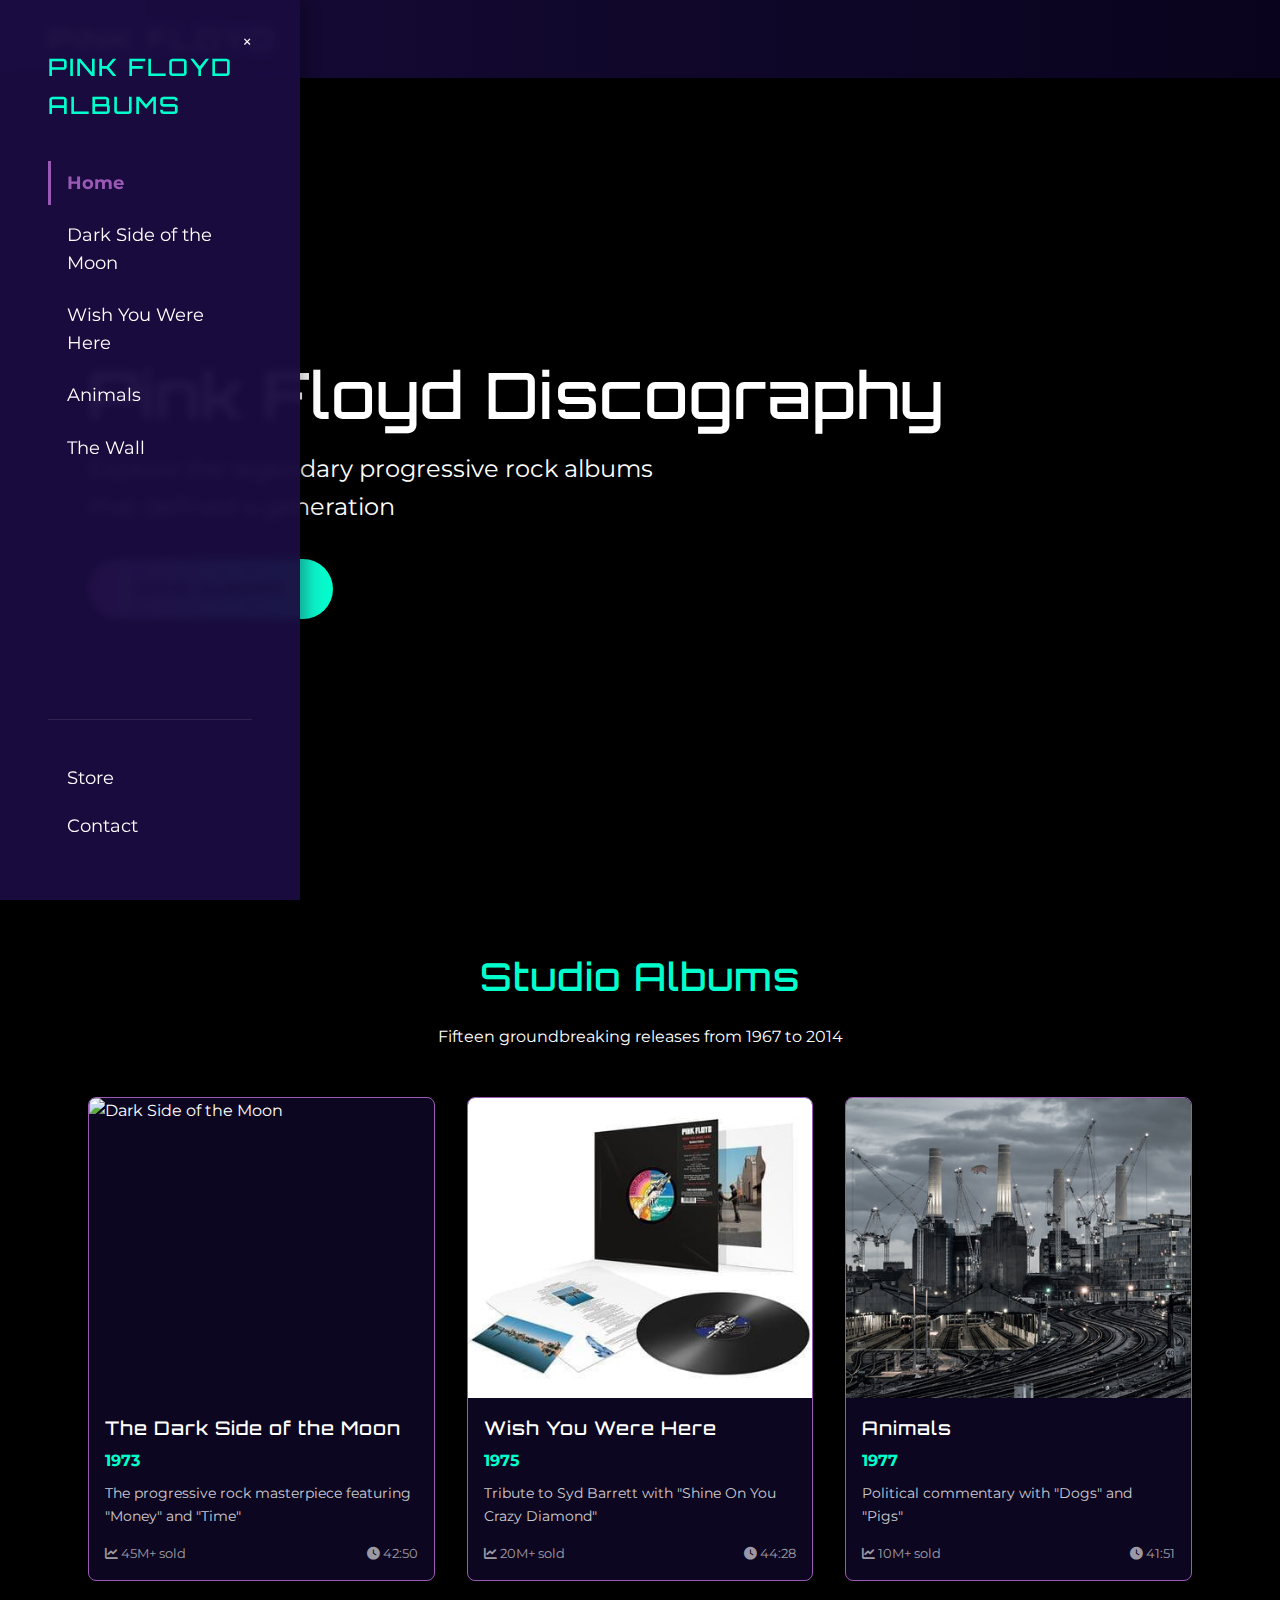
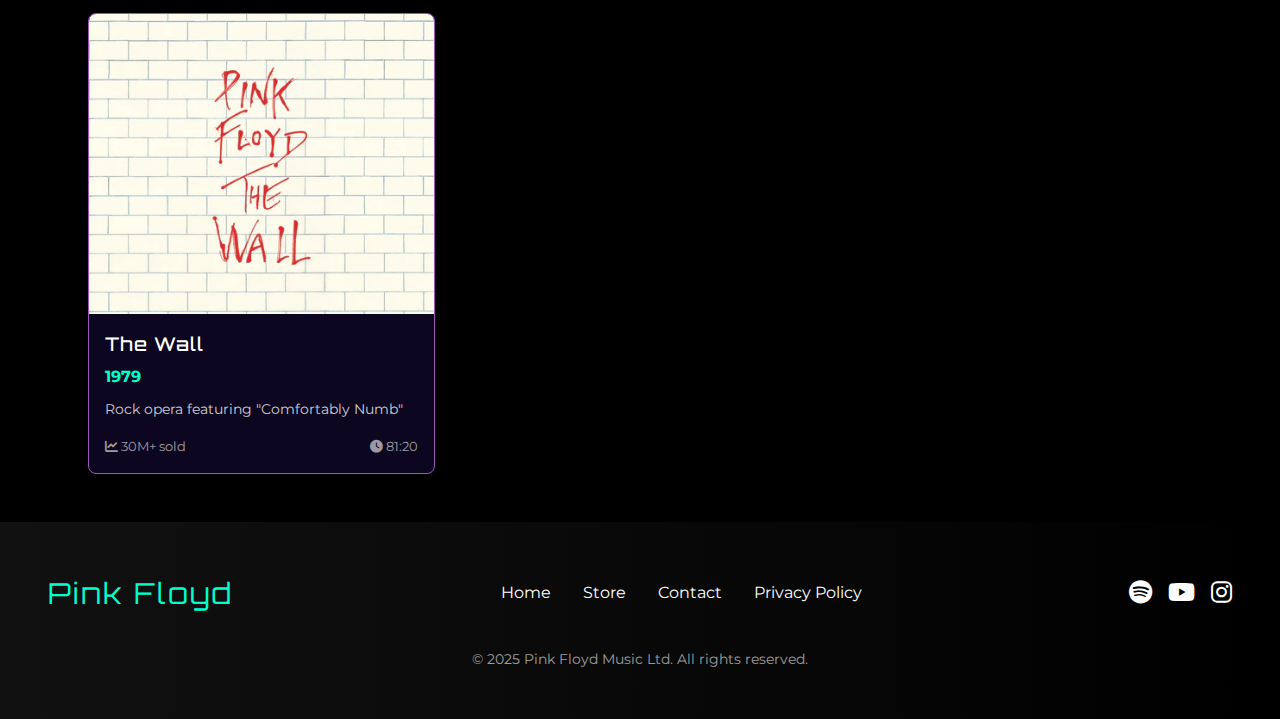
==== commit 6faed2fc: "changed album cover" ====
--- a/index.html
+++ b/index.html
@@ -70,7 +70,7 @@
                 <!-- Wish You Were Here -->
                 <a href="wywh.html" class="album-card">
                     <div class="album-image">
-                        <img src="https://upload.wikimedia.org/wikipedia/en/d/d1/Wish_You_Were_Here_%28Pink_Floyd%29_-_cover_art.jpg" alt="Wish You Were Here">
+                        <img src="vinly-wywm.jpg" alt="Wish You Were Here">
                     </div>
                     <div class="album-info">
                         <h3>Wish You Were Here</h3>
@@ -86,7 +86,7 @@
                 <!-- Animals -->
                 <a href="animals.html" class="album-card">
                     <div class="album-image">
-                        <img src="https://upload.wikimedia.org/wikipedia/en/7/74/Pink_Floyd-Animals-Frontal.jpg" alt="Animals">
+                        <img src="vinyl-animals.jpg" alt="Animals">
                     </div>
                     <div class="album-info">
                         <h3>Animals</h3>
@@ -102,7 +102,7 @@
                 <!-- The Wall -->
                 <a href="wall.html" class="album-card">
                     <div class="album-image">
-                        <img src="https://upload.wikimedia.org/wikipedia/en/0/0b/Pink_Floyd_-_WallCoverOriginal.jpg" alt="The Wall">
+                        <img src="the wall.jpg" alt="The Wall">
                     </div>
                     <div class="album-info">
                         <h3>The Wall</h3>
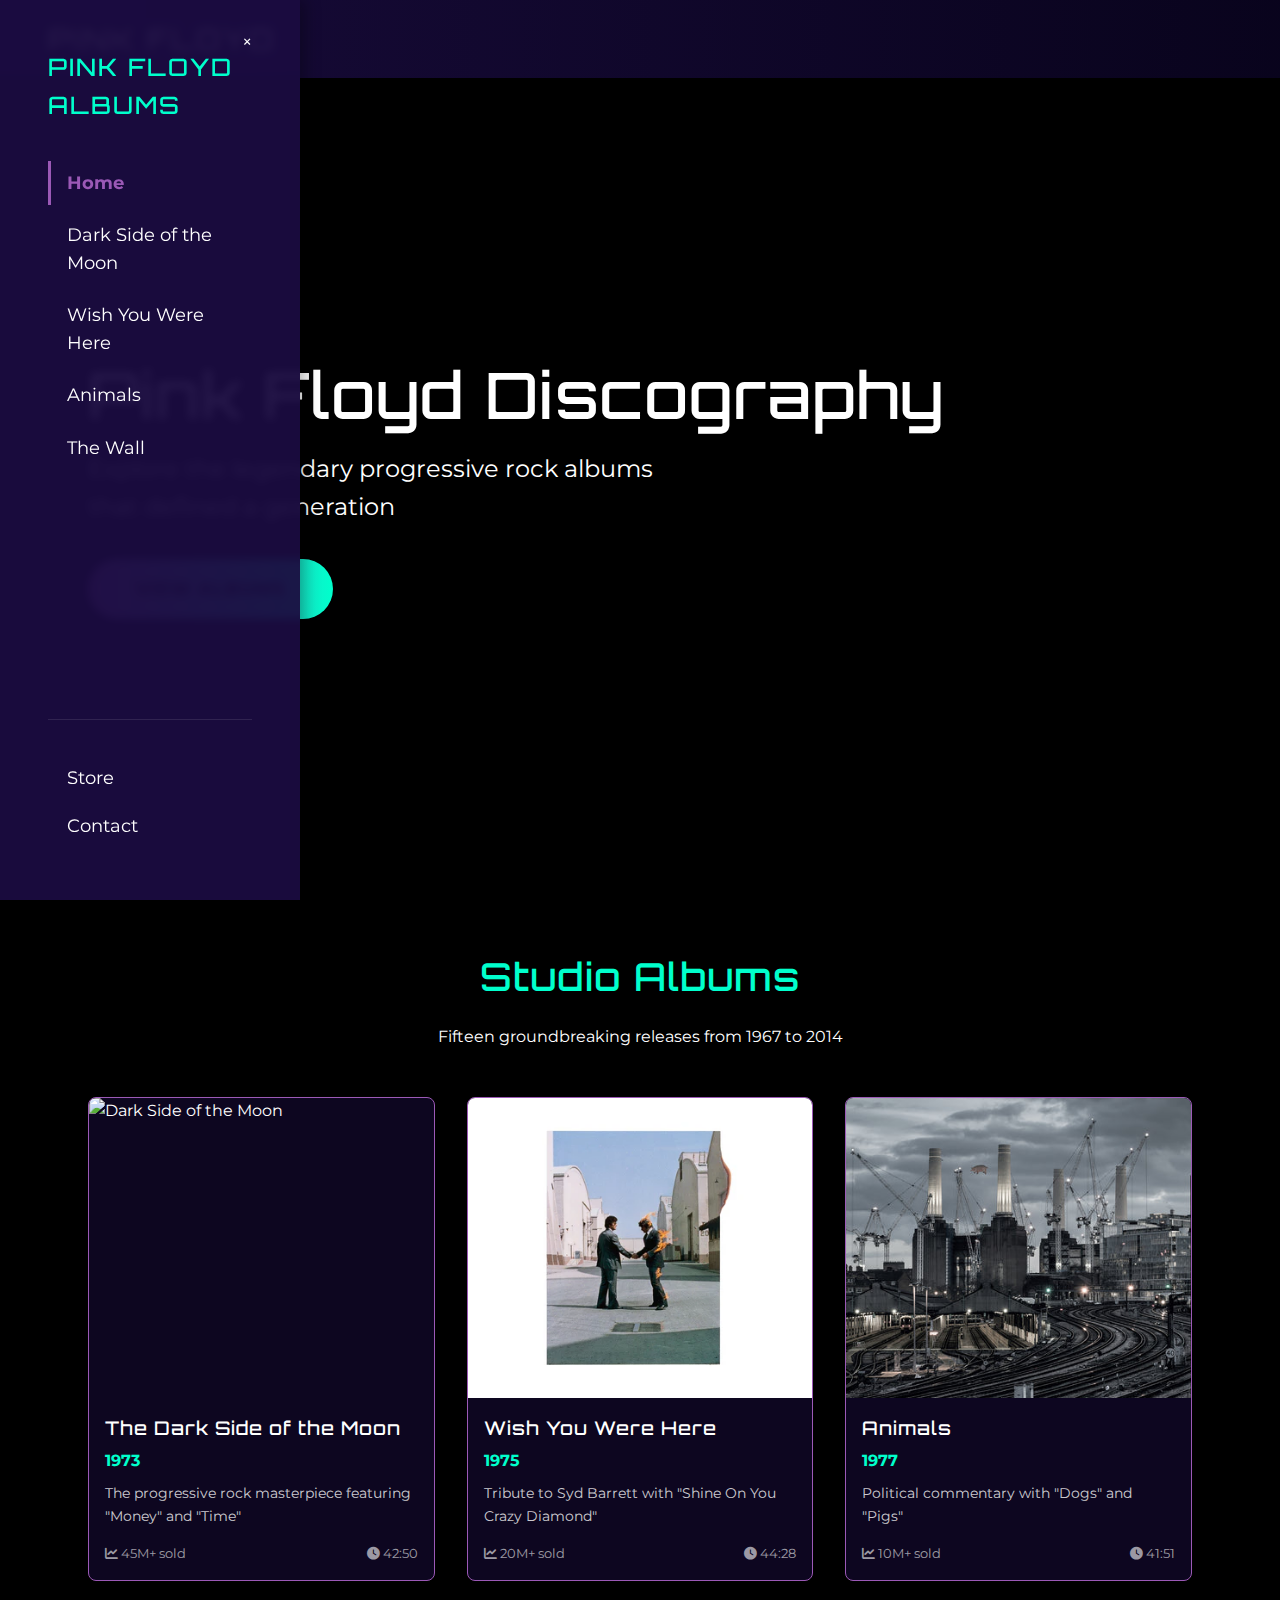
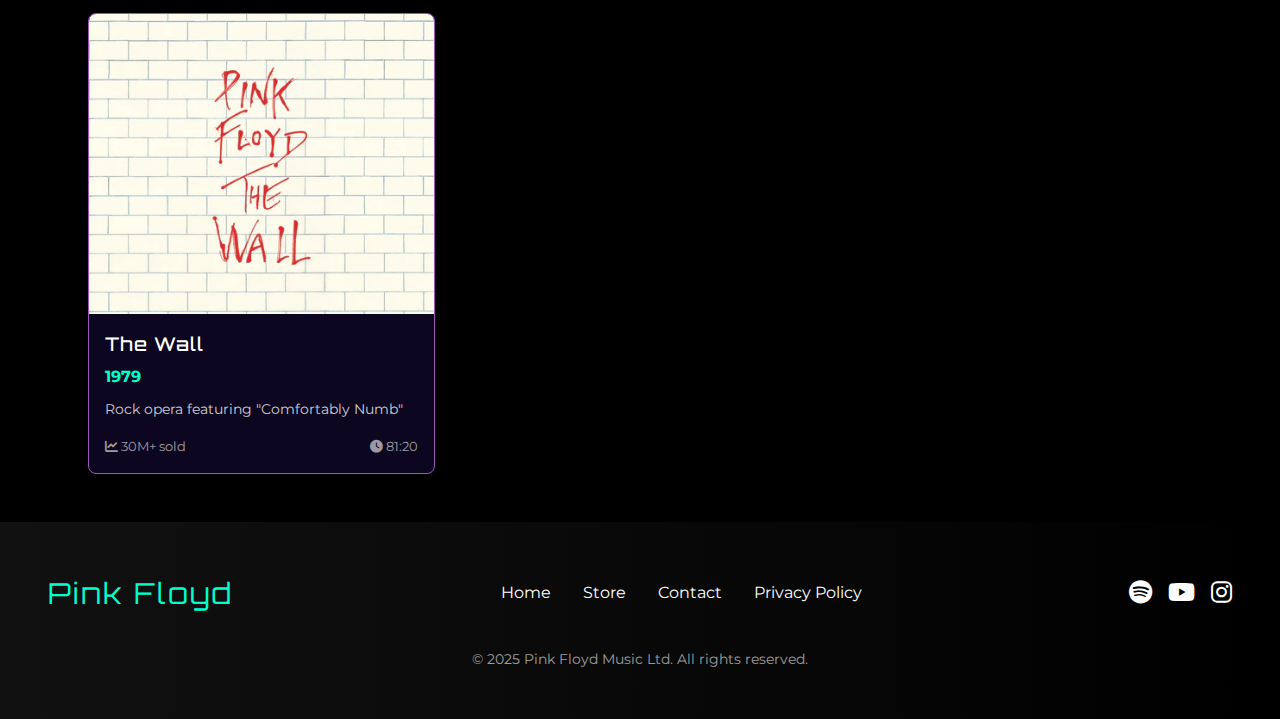
==== commit cebb62bd: "changed wywh album cover" ====
--- a/index.html
+++ b/index.html
@@ -70,7 +70,7 @@
                 <!-- Wish You Were Here -->
                 <a href="wywh.html" class="album-card">
                     <div class="album-image">
-                        <img src="vinly-wywm.jpg" alt="Wish You Were Here">
+                        <img src="cd-wywm.webp" alt="Wish You Were Here">
                     </div>
                     <div class="album-info">
                         <h3>Wish You Were Here</h3>
